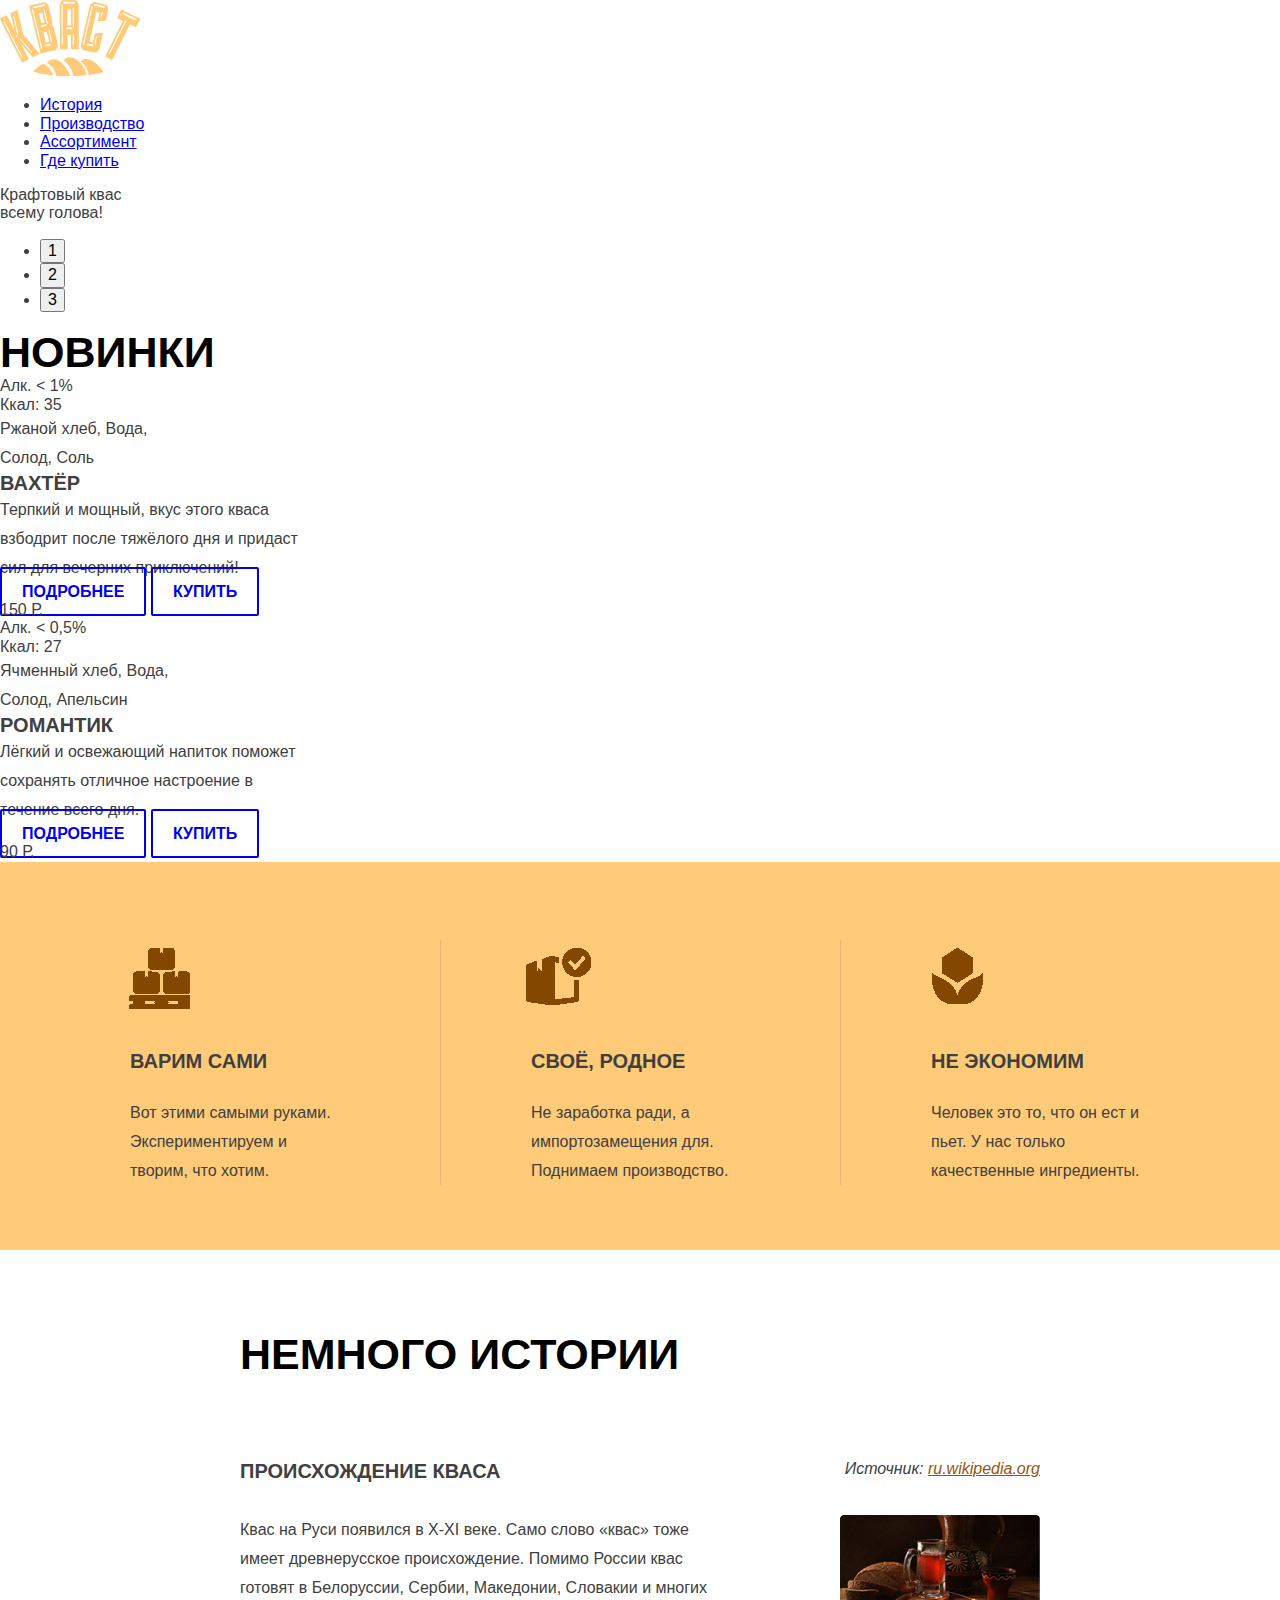
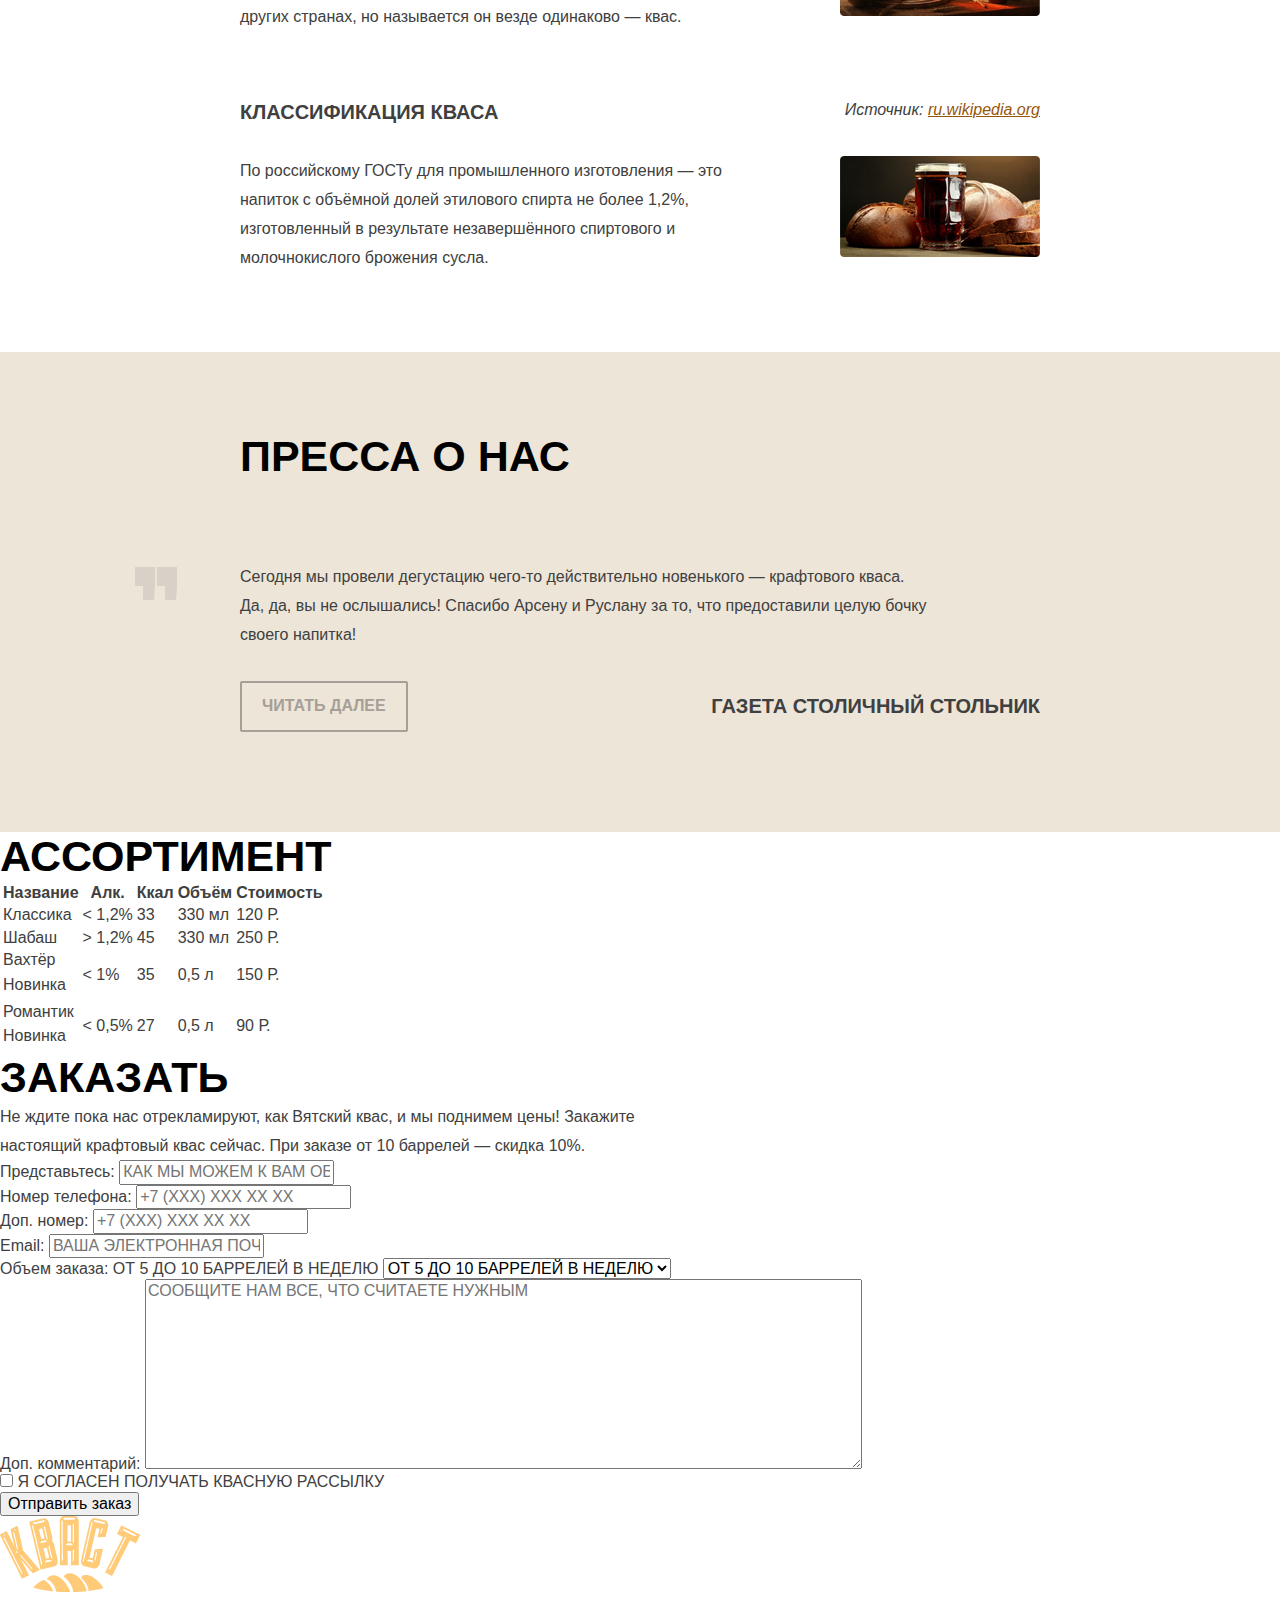
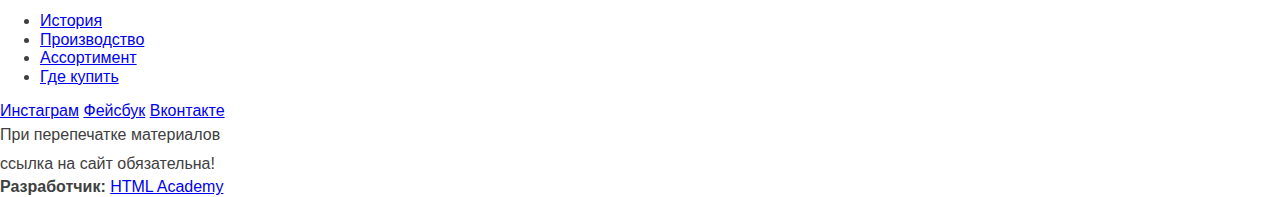
==== index.1.html @ ecf12293 "Change about-us section" ====
<!DOCTYPE HTML>
<html>
  <head>
    <meta charset="utf-8">
	<title>Кваст</title>
	<link rel="stylesheet" href="normalize.css">
	<link rel="stylesheet" href="grid.css">
  </head>
  <body>
	<div class="page-header">
		<div class="container">
			<div class="header-top clearfix">
				<div class="header-logo">
					<img src="img/logo.png" width="" height="">
				</div>
				<ul class="main-nav clearfix">
					<li><a href="#">История</a></li>
					<li><a href="#">Производство</a></li>
					<li><a href="#">Ассортимент</a></li>
					<li><a href="#">Где купить</a></li>
				</ul>
			</div>
			<div class="promo">
				Крафтовый квас<br> всему голова!
			</div>
			<ul class="nav">
				<li><button>1</button></li>
				<li><button>2</button></li>
				<li><button>3</button></li>
			</ul>
		</div>
	</div>

	<div class="news">
		<div class="container">
			<h2 class="section-title">Новинки</h2>
			<div class="news-items clearfix">
				<div class="news-item">
					<div class="rel rel1">
						<div class="topright">
							<div class="alc">
								Алк. <span>&lt; 1%</span><br>
								Ккал: 35
							</div>
							<p>Ржаной хлеб, Вода,<br> Солод, Соль</p>
						</div>
					</div>
					<!-- <img src="img/bottle-left.jpg"> -->
					<h3 class="section-title">Вахтёр</h3>
					<p>Терпкий и мощный, вкус этого кваса<br> взбодрит после тяжёлого дня и придаст<br> сил для вечерних приключений!</p>
					<a class="btn btn-detailed" href="#">Подробнее</a>	
					<a class="btn btn-buy" href="#">Купить</a>
					<div class="price">
						150 Р.
					</div>
				</div>

				<div class="news-item">
					<div class="rel rel2">
						<div class="topright">
							<div class="alc">
								Алк. <span>&lt; 0,5%</span><br>
								Ккал: 27
							</div>
							<p>Ячменный хлеб, Вода,<br> Солод, Апельсин</p>
						</div>
					</div>
					<!-- <img src="img/bottle-right.jpg"> -->
					<h3 class="section-title">Романтик</h3>
					<p>Лёгкий и освежающий напиток поможет<br> сохранять отличное настроение в<br> течение всего дня.</p>
					<a class="btn btn-detailed" href="#">Подробнее</a>	
					<a class="btn btn-buy" href="#">Купить</a>
					<div class="price">
						90 Р.
					</div>
				</div>
			</div>
		</div>
	</div>

	<div class="benefits">
		<ul>
			<li class="benefits-item byitself">
					<h3 class="benefits-title">Варим сами</h3>
					<p>Вот этими самыми руками. Экспериментируем и<br> творим, что хотим.</p>
			</li>
			<li class="benefits-item native">
					<h3 class="benefits-title">Своё, родное</h3>
					<p>Не заработка ради, а импортозамещения для.<br> Поднимаем производство.</p>
			</li>
			<li class="benefits-item econom">
					<h3 class="benefits-title">Не экономим</h3>
					<p>Человек это то, что он ест и<br> пьет. У нас только<br> качественные ингредиенты.</p>
			</li>
		</ul>
	</div>

	<div class="history">
		<h2 class="section-title">Немного истории</h2>
		<div class="history-term origin">
			<h3 class="history-title">Происхождение кваса</h3>
			<span class="history-source">Источник: <a href="#">ru.wikipedia.org</a></span>
		</div>
		<div class="history-description origin">
			<p>Квас на Руси появился в X-XI веке. Само слово «квас» тоже
				<br>
				имеет древнерусское	происхождение. Помимо России квас
				<br>
				готовят в Белоруссии,	Сербии, Македонии, Словакии и многих
				<br>
				других странах, но называется он везде одинаково — квас.
			</p>
			<img src="img/wiki-1.png">
		</div>
				
		<div class="history-term classification">
			<h3 class="history-title">Классификация кваса</h3>
			<span class="history-source">Источник: <a href="#">ru.wikipedia.org</a></span>
		</div>
		<div class="history-description classification">
			<p>По российскому ГОСТу для промышленного изготовления — это
				<br>
				напиток с объёмной долей этилового спирта не более 1,2%,
				<br>
				изготовленный в результате незавершённого	спиртового и
				<br>
				молочнокислого брожения сусла.
			</p>
			<img src="img/wiki-2.png">
		</div>
	</div>

	<div class="about-us">
			<h2 class="section-title">Пресса о нас</h2>
			<div class="quote">
					<svg class="left">
						<polygon points="0,19 0,0 20,0 20,19 19,33 8,33 8,19" rx="9" fill="rgba(165, 162, 162, 0.3)"/>
					</svg>
					<svg class="right">
						<polygon points="0,19 0,0 20,0 20,19 19,33 8,33 8,19" fill="rgba(165, 162, 162, 0.3)"/>
					</svg>
					<p>Сегодня мы провели дегустацию чего-то действительно новенького — крафтового кваса.<br> Да, да, вы не ослышались! Спасибо Арсену и Руслану за то, что предоставили целую бочку<br> своего напитка!</p>
			</div>
			<div class="readmore">
					<a class="btn btn-read" href="#">Читать далее</a>
					<span>Газета столичный Стольник</span>
			</div>
	</div>
	
	<div class="choice">
		<div class="container">
			<h2 class="section-title">Ассортимент</h2>
			<table class="price-list">
				<tr>
					<th class="price-name">Название</th>
					<th class="price-alc">Алк.</th>
					<th class="price-energy">Ккал</th>
					<th class="price-volume">Объём</th>
					<th class="price-price">Стоимость</th>
				</tr>
				<tr>
					<td class="price-name">Классика</td>
					<td class="price-alc">&lt; 1,2%</td>
					<td class="price-energy">33</td>
					<td class="price-volume">330 мл</td>
					<td class="price-price">120 Р.</td>
				</tr>
				<tr>
					<td class="price-name">Шабаш</td>
					<td class="price-alc">&gt; 1,2%</td>
					<td class="price-energy">45</td>
					<td class="price-volume">330 мл</td>
					<td class="price-price">250 Р.</td>
				</tr>
				<tr>
					<td class="price-name spec">Вахтёр <p class="novelty">Новинка</p></td>
					<td class="price-alc spec">&lt; 1%</td>
					<td class="price-energy spec">35</td>
					<td class="price-volume spec">0,5 л</td>
					<td class="price-price spec">150 Р.</td>
				</tr>
				<tr>
					<td class="price-name spec">Романтик <p class="novelty">Новинка</p></td>
					<td class="price-alc spec">&lt; 0,5%</td>
					<td class="price-energy spec">27</td>
					<td class="price-volume spec">0,5 л</td>
					<td class="price-price spec">90 Р.</td>
				</tr>
			</table>
		</div>
	</div>

	<div class="order">
		<div class="container">
			<h2 class="section-title">Заказать</h2>

			<p class="order-tip">Не ждите пока нас отрекламируют, как Вятский квас, и мы поднимем цены! Закажите<br>
				настоящий крафтовый квас сейчас. При заказе от 10 баррелей — скидка 10%.</p>

			<form class="order-form" action="/keksby-mail" method="post">

				<div class="order-form-group">
					<label for="fullname">Представьтесь:</label>
					<input type="text" name="fullname" id="fullname" placeholder="КАК МЫ МОЖЕМ К ВАМ ОБРАЩАТЬСЯ?">
				</div>
				
				<div class="clearfix">
					<div class="order-form-group order-form-group-left">
						<label for="phone">Номер телефона:</label>
						<input type="text" name="phone" id="phone" placeholder="+7 (XXX) XXX XX XX">
					</div>

					<div class="order-form-group order-form-group-right">
						<label for="phone-odd">Доп. номер:</label>
						<input type="text" name="phone-odd" id="phone-odd" placeholder="+7 (XXX) XXX XX XX">
					</div>
				</div>

				<div class="order-form-group order-form-group-email">
					<label for="email">Email:</label>
					<input type="text" name="email" id="email" placeholder="ВАША ЭЛЕКТРОННАЯ ПОЧТА">
				</div>

				<!-- true select

				<div class="order-form-group custom-select">
					<label for="order-volume">Объем заказа:</label>
					<select name="topic" id="order-volume">
						<option value="1">ОТ 5 ДО 10 БАРРЕЛЕЙ В НЕДЕЛЮ</option>
					</select>
				</div> -->
				
				<!-- custom select -->
				<div class="order-form-group">
					<label>
						<span class="select-label">Объем заказа:</span>
						<span class="select-custom">ОТ 5 ДО 10 БАРРЕЛЕЙ В НЕДЕЛЮ</span>
						<select name="topic" id="order-volume">
							<option value="1">ОТ 5 ДО 10 БАРРЕЛЕЙ В НЕДЕЛЮ</option>
						</select>
					</label>
				</div>

				<div class="order-form-group order-form-group-message">
					<label for="message">Доп. комментарий:</label>
					<textarea name="message" id="message" rows="10" cols="75" placeholder="СООБЩИТЕ НАМ ВСЕ, ЧТО СЧИТАЕТЕ НУЖНЫМ"></textarea>
				</div>

				<div class="checkbox-area">
					<label>
						<input class="checkbox" type="checkbox" name="subscription">
						<span class="checkbox-custom"></span>
						<span class="checkbox-label">Я СОГЛАСЕН ПОЛУЧАТЬ КВАСНУЮ РАССЫЛКУ</span>
					</label>
				</div>
				
				<input class="btn" type="submit" class="btn" value="Отправить заказ">

			</form>
		</div>
	</div>

		<div class="page-footer">
			<div class="container">
				<div class="footer-top clearfix">
					<div class="footer-logo">
						<img src="img/logo.png" width="" height="">
					</div>

					<ul class="main-nav clearfix">
						<li><a href="#">История</a></li>
						<li><a href="#">Производство</a></li>
						<li><a href="#">Ассортимент</a></li>
						<li><a href="#">Где купить</a></li>
					</ul>
				</div>
				
				<div class="footer-bottom clearfix">
					<div class="footer-social">
						<a class="social-btn social-btn-in" href="https://instagram.com/htmlacademy">Инстаграм</a>
						<a class="social-btn social-btn-fb" href="https://facebook.com/htmlacademy">Фейсбук</a>
						<a class="social-btn social-btn-vk" href="https://vk.com/htmlacademy">Вконтакте</a>
					</div>

					<p class="reference-needed">При перепечатке материалов<br> ссылка на сайт обязательна!</p>

					<div class="footer-copyright">
						<b>Разработчик:</b> <a href="https://htmlacademy.ru">HTML Academy</a>
					</div>
				</div>
			</div>
		</div>
	</body>
</html>
---- grid.css ----
body {
  margin: 0;
  font-size: 16px;
  font-family: "Arial", sans-serif;
  color: rgb(64, 64, 64);
  background-color: rgb(255, 255, 255);
}

h2.section-title {
  margin: 0;
  font-weight: bold;
  font-size: 43px;
  text-transform: uppercase;
  color: rgb(0, 0, 0);
}

h3 {
  margin: 0;
  font-size: 20px;
  text-transform: uppercase;
}

p {
  margin: 0;
  line-height: 29px;
}

a.btn {
  margin: 0;
  padding: 14px 20px;
  font-weight: bold;
  vertical-align: middle;
  text-align: center;
  text-transform: uppercase;
  text-decoration: none;
  border: 2px solid;
  border-radius: 2px;
}


/* .benefits */
.benefits {
  margin: 0;
  background-color: #ffcb78;
  padding-bottom: 65px;
  padding-top: 78px;
  /* margin-top: 30px; */
}

.benefits ul {
  margin: 0;
  padding: 0;
  display: grid;
  grid-template-columns: 1fr repeat(3, 400px) 1fr;
  list-style: none;
}

.benefits-item {
  position: relative;
  margin: 0;
  padding-top: 90px;
  padding-left: 90px;
  padding-right: 20px;
  border-left: 1px solid rgba(0, 0, 0, 0.1);
}

.benefits-item.byitself {
  margin: 0;
  grid-column: 2;
  border-left: none;
}

.benefits-item.native {
  margin: 0;
  grid-column: 3;
}

.benefits-item.econom {
  margin: 0;
  grid-column: 4;
}

.benefits h3 {
  padding-top: 20px;
  padding-bottom: 25px;
}

.benefits-item::before {
  content: "";
  position: absolute;
  top: 8px;
  left: 85px;
  width: 65px;
  height: 65px;
  background-image: url("img/sprite.png");
  background-repeat: no-repeat;
}

.benefits-item.byitself::before {
  background-position: -1px -5px;
}

.benefits-item.native::before {
  background-position: -5px -76px;
}

.benefits-item.econom::before {
  background-position: 1px -143px;
}

/* history */
.history {
  display: grid;
  grid-template-columns: 1fr 800px 1fr;
  grid-template-rows: 130px repeat(2, 55px 186px);
  margin: 0;
  padding-top: 80px;
  padding-bottom: 10px;
}

.history h2 {
  grid-column: 2;
  grid-row: 1;
}

.history a {
  margin: 0;
  color: rgb(151, 85, 9);
}

.history span {
  margin: 0;
  font-style: italic;
}

.history-term.origin {
  grid-column: 2;
  grid-row: 2;
  margin: 0;
}

.history-description.origin {
  grid-column: 2;
  grid-row: 3;
  margin: 0;
}

.history-term.classification {
  grid-column: 2;
  grid-row: 4;
  margin: 0;
}

.history-description.classification {
  grid-column: 2;
  grid-row: 5;
  margin: 0;
}

.history-term {
  display: flex;
  justify-content: space-between;
  align-items: flex-start;
  margin: 0;
}

.history-description {
  display: flex;
  justify-content: space-between;
  align-items: flex-start;
  margin: 0;
}

/* about-us */
.about-us {
  display: grid;
  grid-template-columns: 1fr 800px 1fr;
  grid-template-rows: 130px 120px 50px;
  margin: 0;
  padding-top: 80px;
  padding-bottom: 100px;
  background-color: rgb(237, 229, 216);
}

.about-us h2 {
  grid-column: 2;
  grid-row: 1;
}

.about-us .quote {
  position: relative;
  grid-column: 2;
  grid-row: 2;
  margin: 0;
}

.about-us svg.left {
  position: absolute;
  top: 5px;
  left: -105px;
}

.about-us svg.right {
  position: absolute;
  top: 5px;
  left: -83px;
}

.about-us .readmore {
  display: flex;
  justify-content: space-between;
  align-items: center;
  grid-column: 2;
  grid-row: 3;
  margin: 0;
}

.about-us .btn {
  color: #a69f97;
  border-color:  #a69f97;
}

.about-us span {
  text-transform: uppercase;
  font-weight: bold;
  font-size: 20px;
}
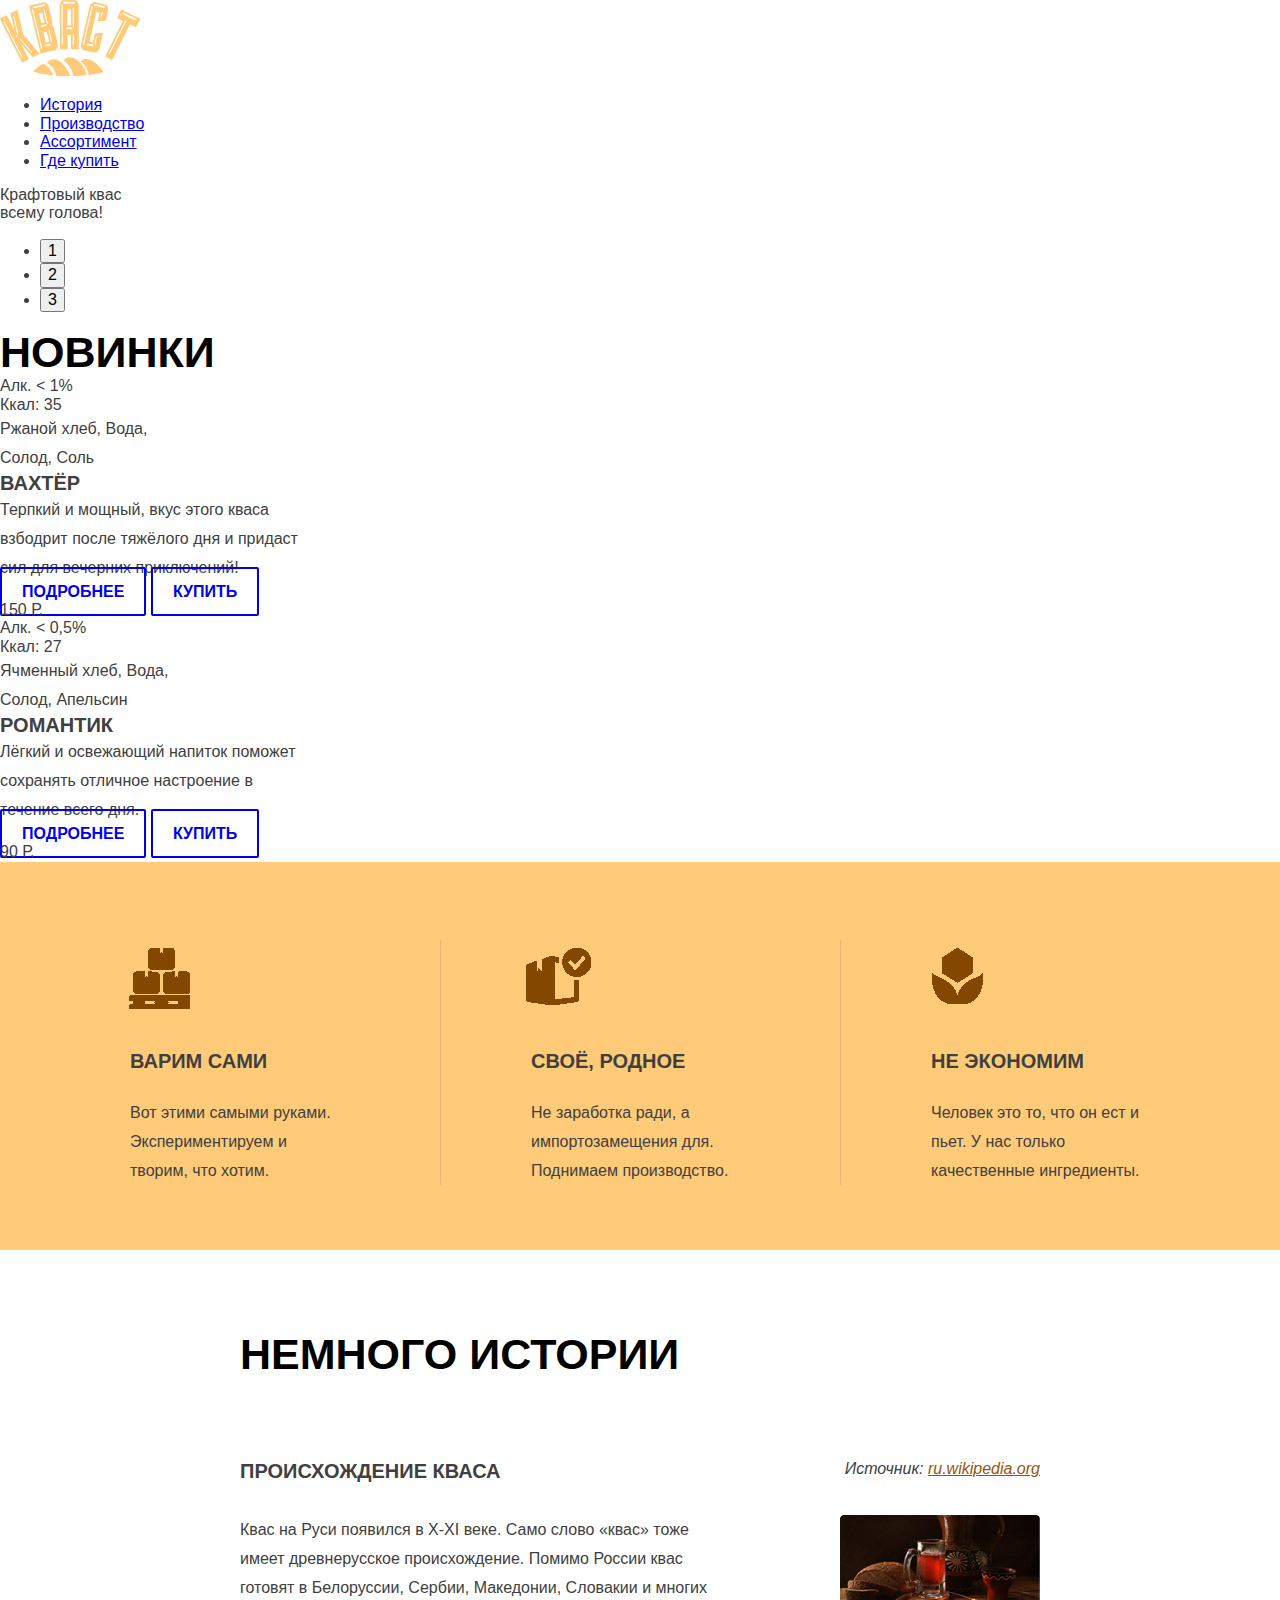
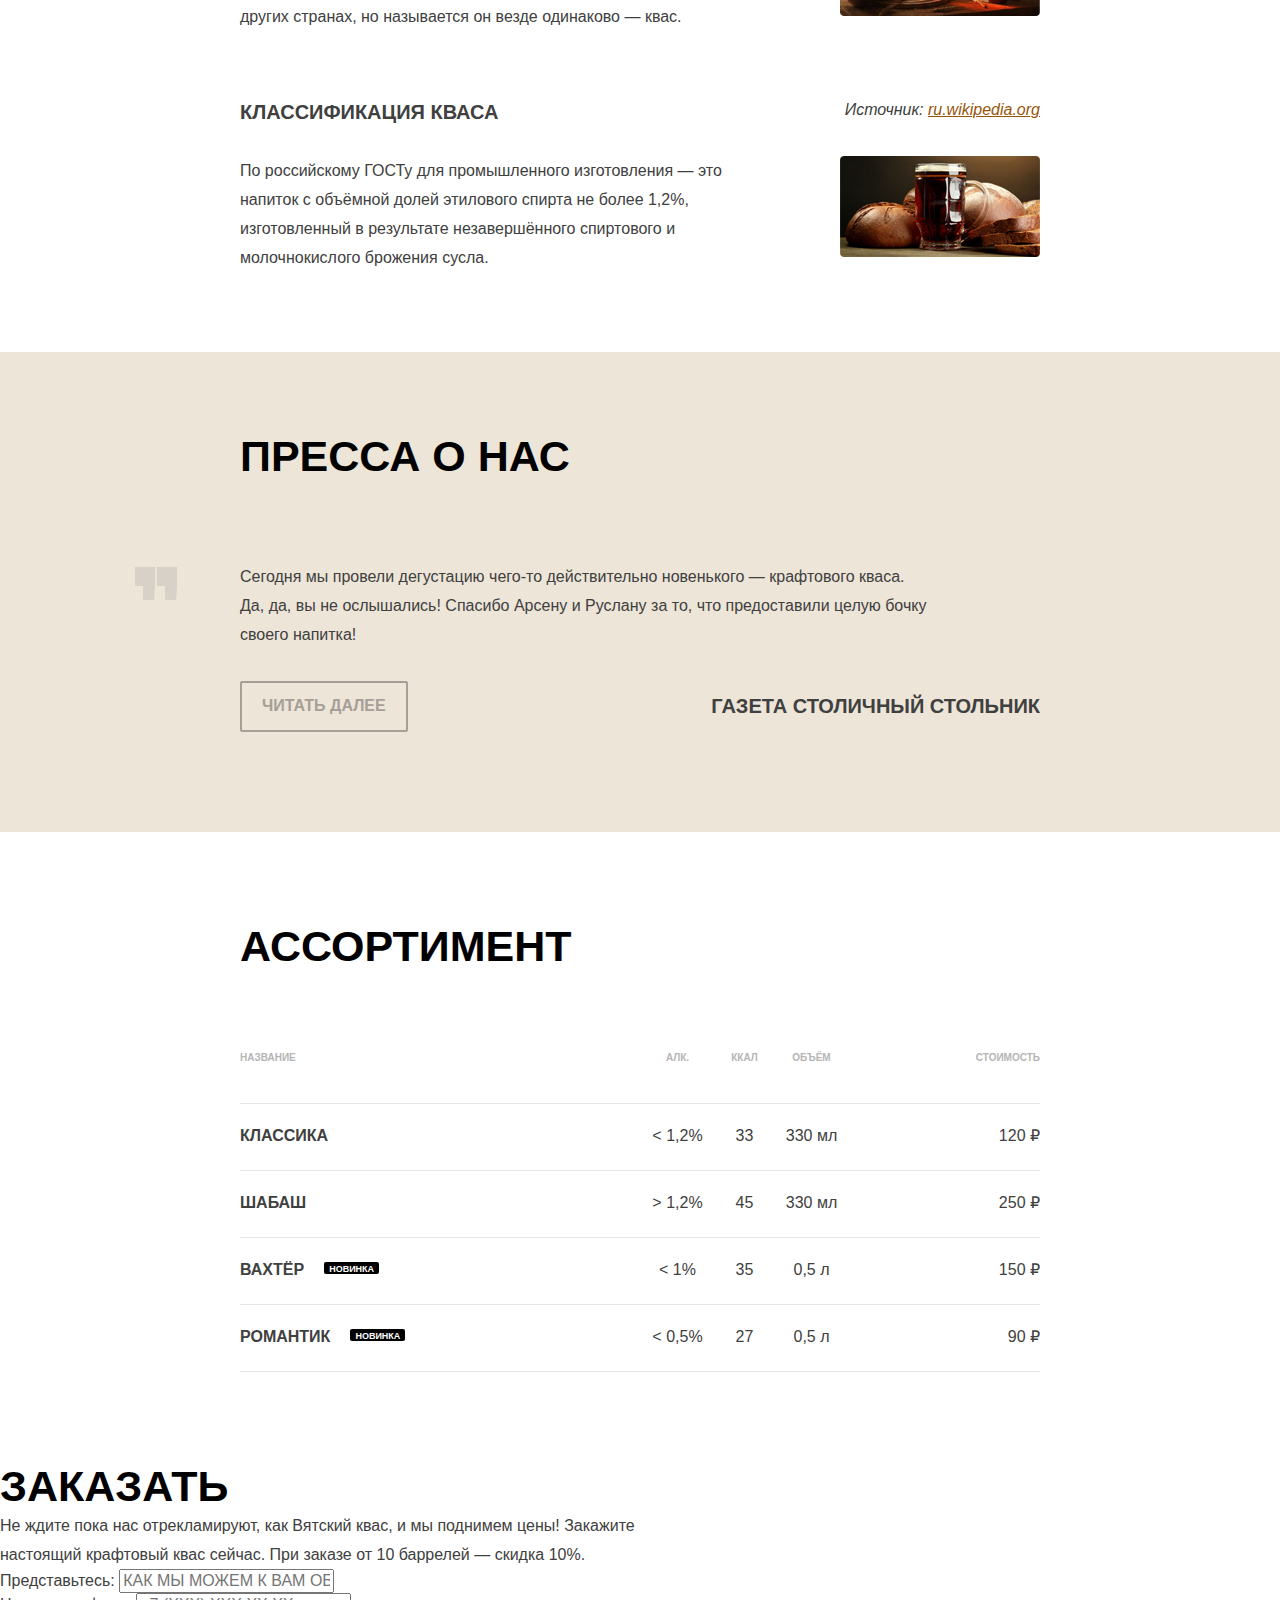
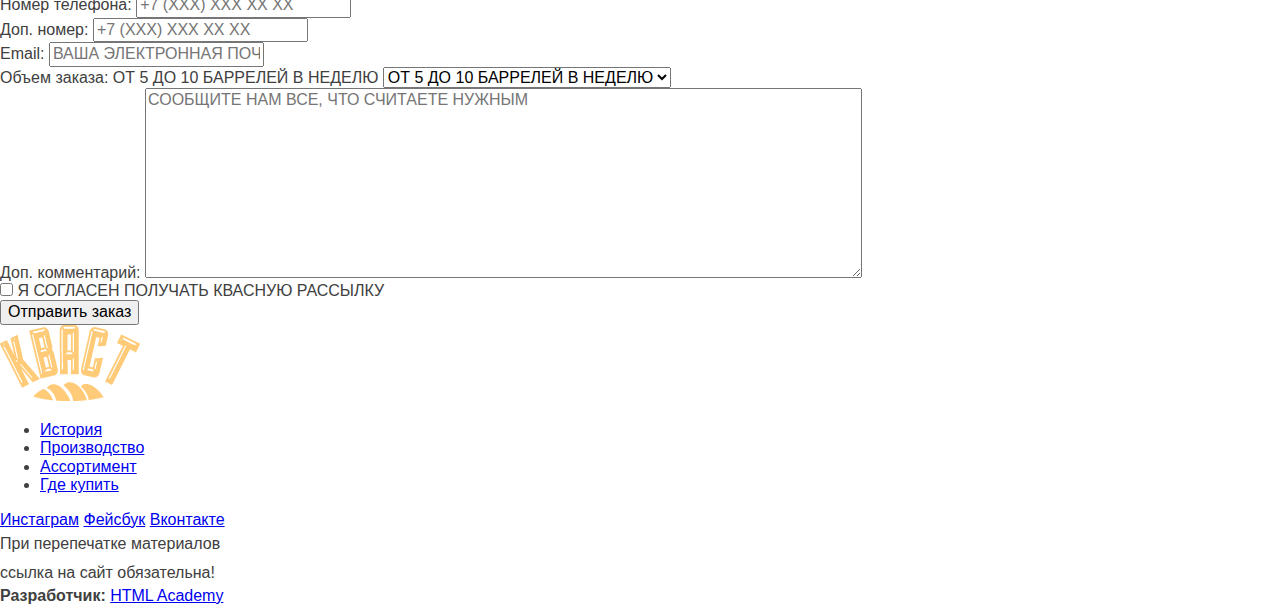
==== commit aaf58bfd: "Change choice section" ====
--- a/index.1.html
+++ b/index.1.html
@@ -148,46 +148,75 @@
 	</div>
 	
 	<div class="choice">
-		<div class="container">
-			<h2 class="section-title">Ассортимент</h2>
-			<table class="price-list">
-				<tr>
-					<th class="price-name">Название</th>
-					<th class="price-alc">Алк.</th>
-					<th class="price-energy">Ккал</th>
-					<th class="price-volume">Объём</th>
-					<th class="price-price">Стоимость</th>
-				</tr>
-				<tr>
-					<td class="price-name">Классика</td>
-					<td class="price-alc">&lt; 1,2%</td>
-					<td class="price-energy">33</td>
-					<td class="price-volume">330 мл</td>
-					<td class="price-price">120 Р.</td>
-				</tr>
-				<tr>
-					<td class="price-name">Шабаш</td>
-					<td class="price-alc">&gt; 1,2%</td>
-					<td class="price-energy">45</td>
-					<td class="price-volume">330 мл</td>
-					<td class="price-price">250 Р.</td>
-				</tr>
-				<tr>
-					<td class="price-name spec">Вахтёр <p class="novelty">Новинка</p></td>
-					<td class="price-alc spec">&lt; 1%</td>
-					<td class="price-energy spec">35</td>
-					<td class="price-volume spec">0,5 л</td>
-					<td class="price-price spec">150 Р.</td>
-				</tr>
-				<tr>
-					<td class="price-name spec">Романтик <p class="novelty">Новинка</p></td>
-					<td class="price-alc spec">&lt; 0,5%</td>
-					<td class="price-energy spec">27</td>
-					<td class="price-volume spec">0,5 л</td>
-					<td class="price-price spec">90 Р.</td>
-				</tr>
-			</table>
-		</div>
+		<h2 class="section-title">Ассортимент</h2>
+		<div class="price-list">
+			<div class="price-name head">Название</div>
+			<div class="price-alc head">Алк.</div>
+			<div class="price-energy head">Ккал</div>
+			<div class="price-volume head">Объём</div>
+			<div class="price-price head">Стоимость</div>
+
+			<div class="price-name title">Классика</div>
+			<div class="price-alc center">&lt; 1,2%</div>
+			<div class="price-energy center">33</div>
+			<div class="price-volume center">330 мл</div>
+			<div class="price-price center">120 ₽</div>
+
+			<div class="price-name title">Шабаш</div>
+			<div class="price-alc center">&gt; 1,2%</div>
+			<div class="price-energy center">45</div>
+			<div class="price-volume center">330 мл</div>
+			<div class="price-price center">250 ₽</div>
+
+			<div class="price-name title">Вахтёр<span class="novelty">Новинка</span></div>
+			<div class="price-alc center">&lt; 1%</div>
+			<div class="price-energy center">35</div>
+			<div class="price-volume center">0,5 л</div>
+			<div class="price-price center">150 ₽</div>
+
+			<div class="price-name title">Романтик <span class="novelty">Новинка</span></div>
+			<div class="price-alc center">&lt; 0,5%</div>
+			<div class="price-energy center">27</div>
+			<div class="price-volume center">0,5 л</div>
+			<div class="price-price center">90 ₽</div>
+		</div>
+		<!-- <table class="price-list">
+			<tr>
+				<th class="price-name">Название</th>
+				<th class="price-alc">Алк.</th>
+				<th class="price-energy">Ккал</th>
+				<th class="price-volume">Объём</th>
+				<th class="price-price">Стоимость</th>
+			</tr>
+			<tr>
+				<td class="price-name">Классика</td>
+				<td class="price-alc">&lt; 1,2%</td>
+				<td class="price-energy">33</td>
+				<td class="price-volume">330 мл</td>
+				<td class="price-price">120 Р.</td>
+			</tr>
+			<tr>
+				<td class="price-name">Шабаш</td>
+				<td class="price-alc">&gt; 1,2%</td>
+				<td class="price-energy">45</td>
+				<td class="price-volume">330 мл</td>
+				<td class="price-price">250 Р.</td>
+			</tr>
+			<tr>
+				<td class="price-name spec">Вахтёр <p class="novelty">Новинка</p></td>
+				<td class="price-alc spec">&lt; 1%</td>
+				<td class="price-energy spec">35</td>
+				<td class="price-volume spec">0,5 л</td>
+				<td class="price-price spec">150 Р.</td>
+			</tr>
+			<tr>
+				<td class="price-name spec">Романтик <p class="novelty">Новинка</p></td>
+				<td class="price-alc spec">&lt; 0,5%</td>
+				<td class="price-energy spec">27</td>
+				<td class="price-volume spec">0,5 л</td>
+				<td class="price-price spec">90 Р.</td>
+			</tr>
+		</table> -->
 	</div>
 
 	<div class="order">
--- a/grid.css
+++ b/grid.css
@@ -225,3 +225,73 @@
   font-weight: bold;
   font-size: 20px;
 }
+
+/* choice */
+.choice {
+  display: grid;
+  grid-template-columns: 1fr 800px 1fr;
+  grid-template-rows: 130px 1fr;
+  margin: 0;
+  padding-top: 90px;
+  padding-bottom: 90px;
+}
+
+.choice h2 {
+  grid-column: 2;
+  grid-row: 1;
+  margin: 0;
+}
+
+.choice .price-list {
+  grid-column: 2;
+  grid-row: 2;
+  margin: 0;
+  display: grid;
+  grid-template-columns: 404px repeat(3, 67px) 195px;
+  grid-template-rows: 52px repeat(4, 67px);
+}
+
+.choice .price-list div {
+  display: flex;
+  border-bottom: 1px solid #e5e5e5;
+}
+
+.choice .price-list .head {
+  text-transform: uppercase;
+  font-size: 10px;
+  color: #b5b5b5;
+  font-weight: bold;
+}
+
+.choice .price-list .title {
+  align-items: center;
+  text-transform: uppercase;
+  font-weight: bold;
+}
+
+.choice .price-list span.novelty {
+  font-size: 9px;
+  color: #ffffff;
+  background: #000000;
+  margin-left: 20px;
+  padding: 0 5px;
+  height: 12px;
+  vertical-align: middle;
+  line-height: 14px;
+  border-radius: 2px;
+  margin-bottom: 5px;
+}
+
+.choice .price-list .price-alc,
+.choice .price-list .price-energy,
+.choice .price-list .price-volume {
+  justify-content: center;
+}
+
+.choice .price-list .price-price {
+  justify-content: flex-end;
+}
+
+.choice .price-list .center {
+  align-items: center;
+}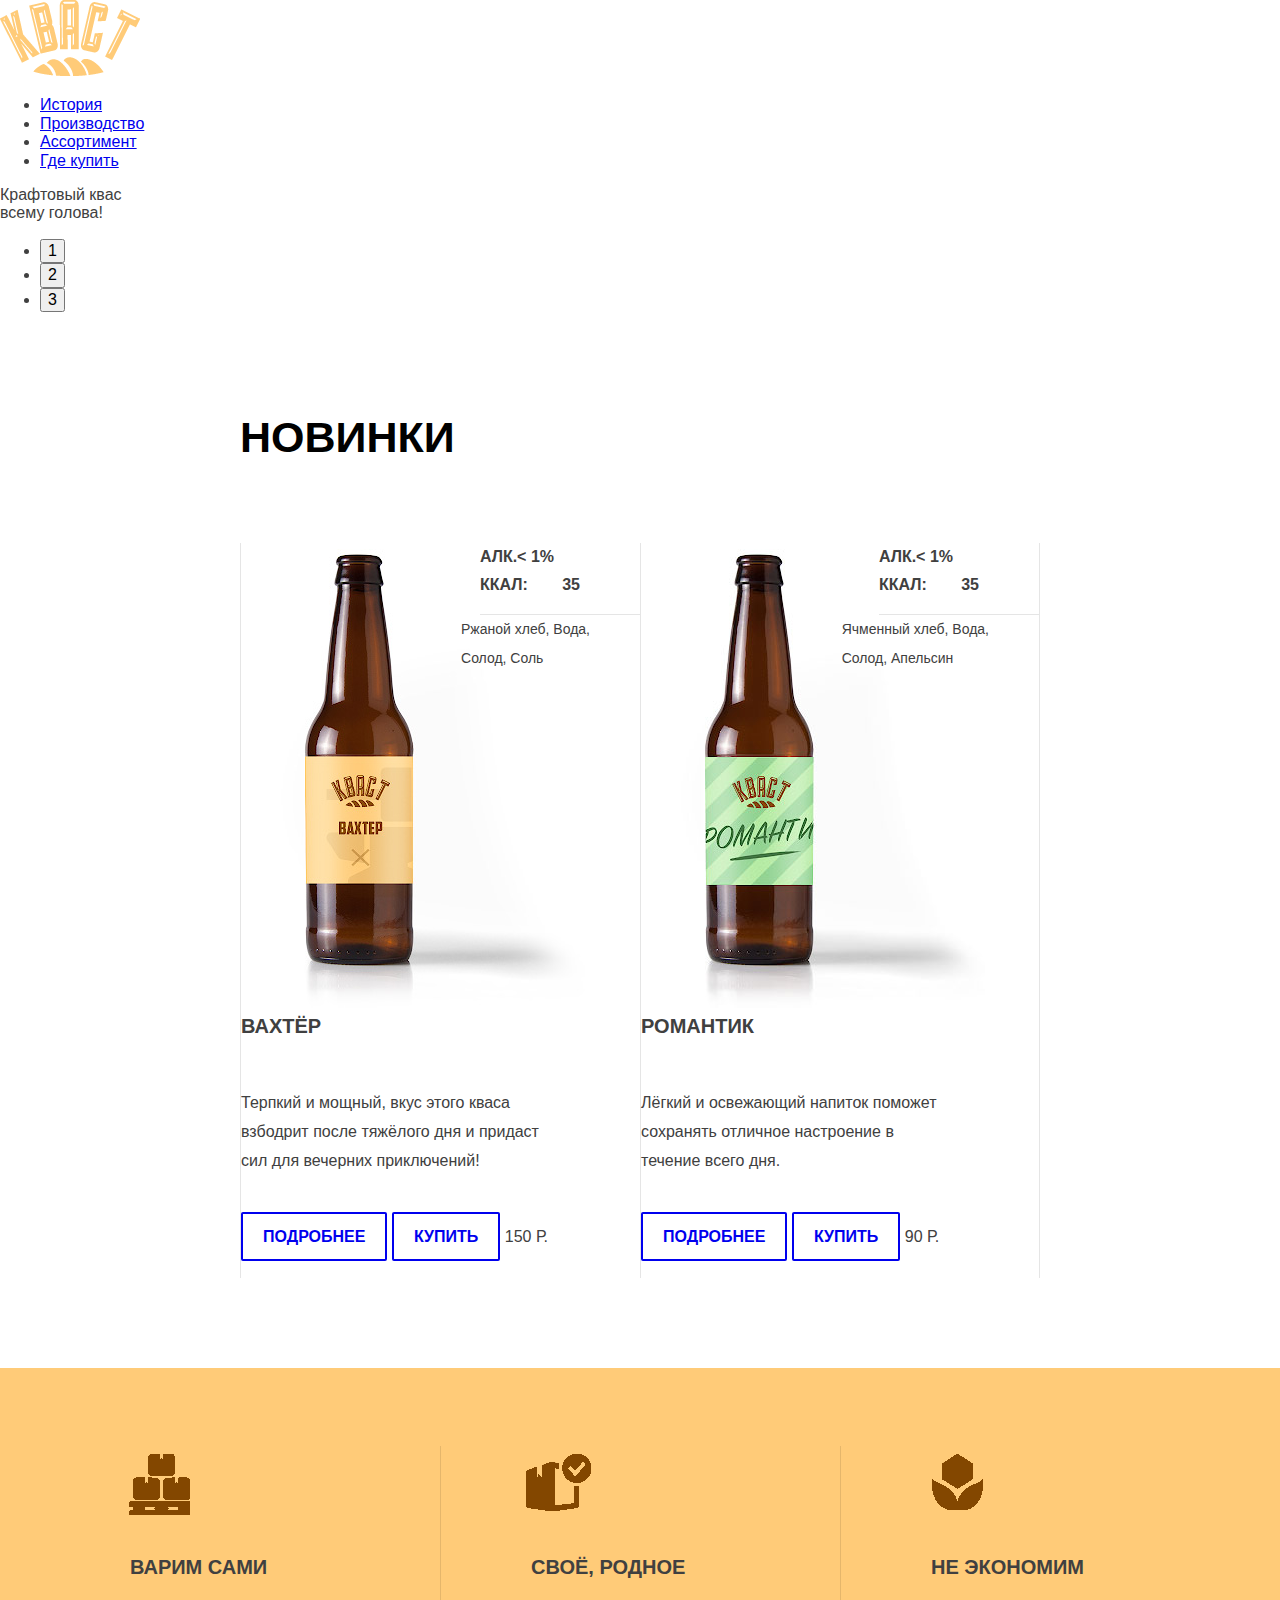
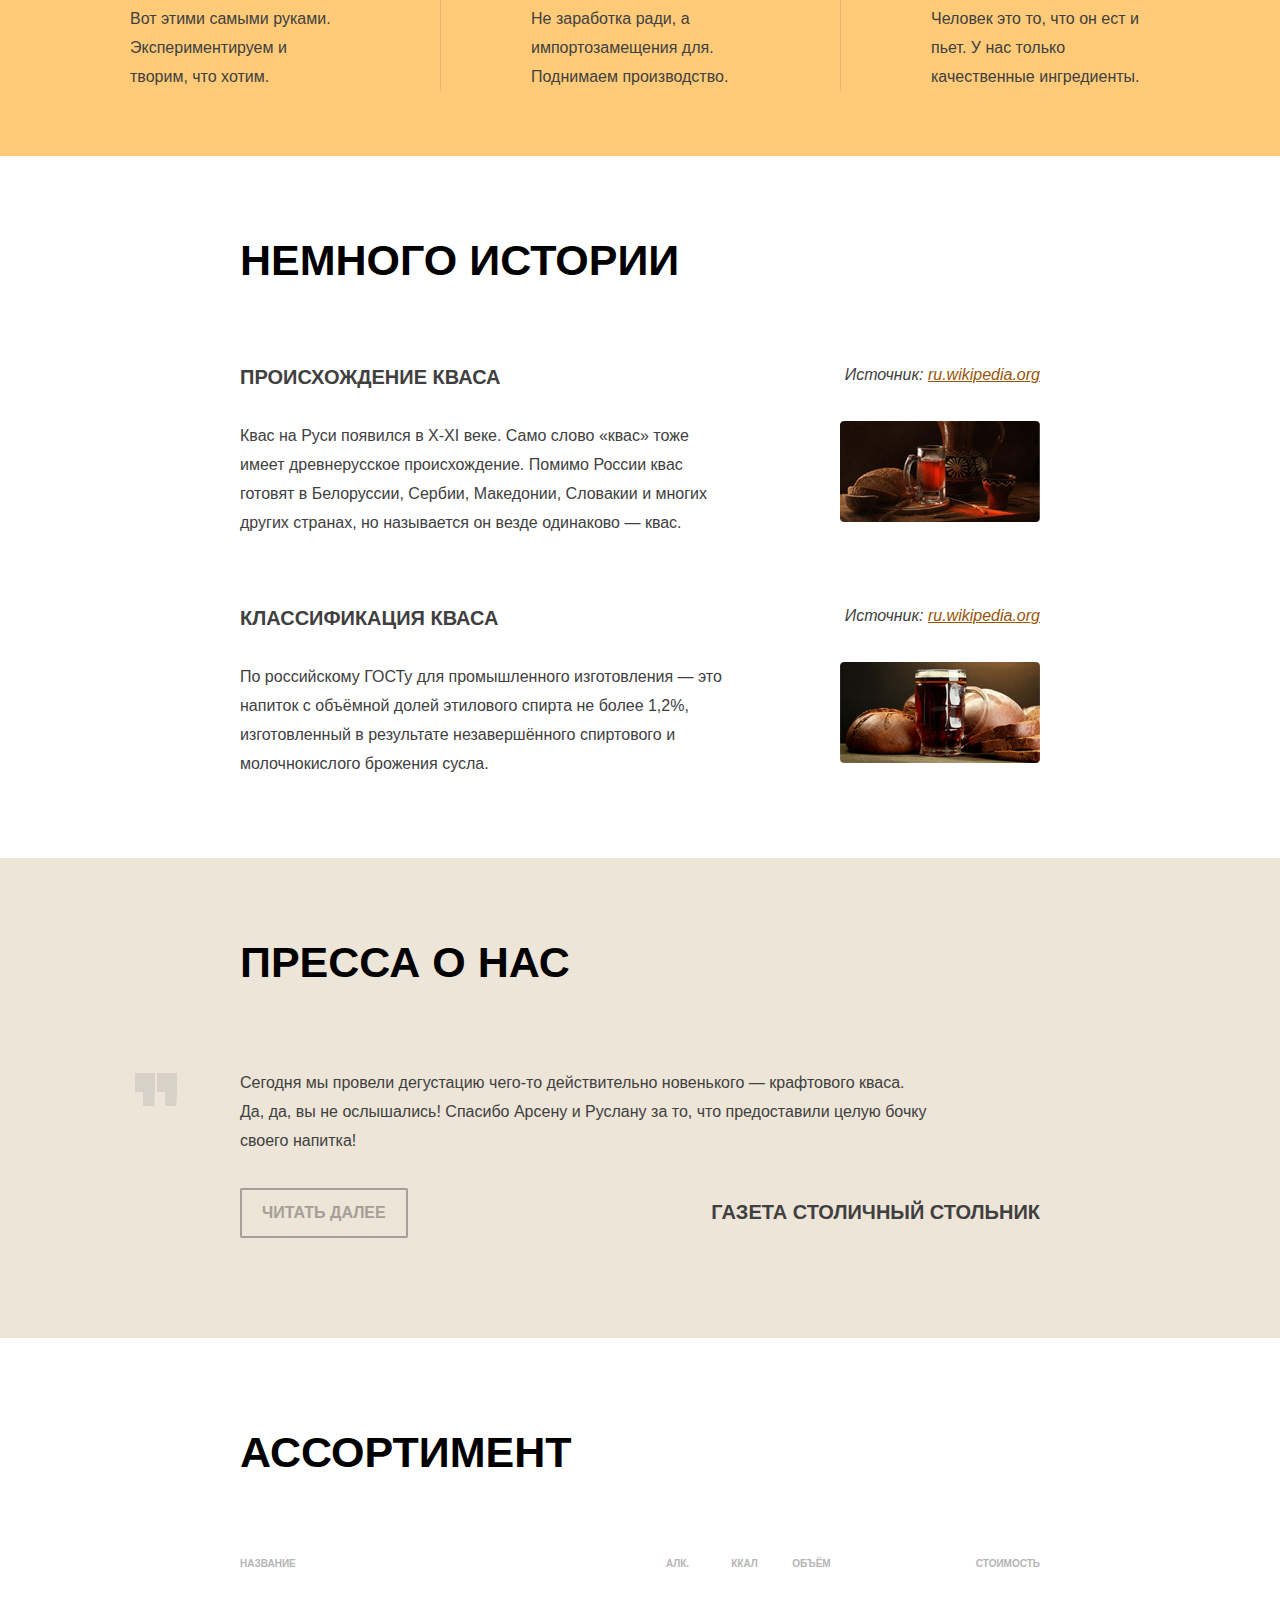
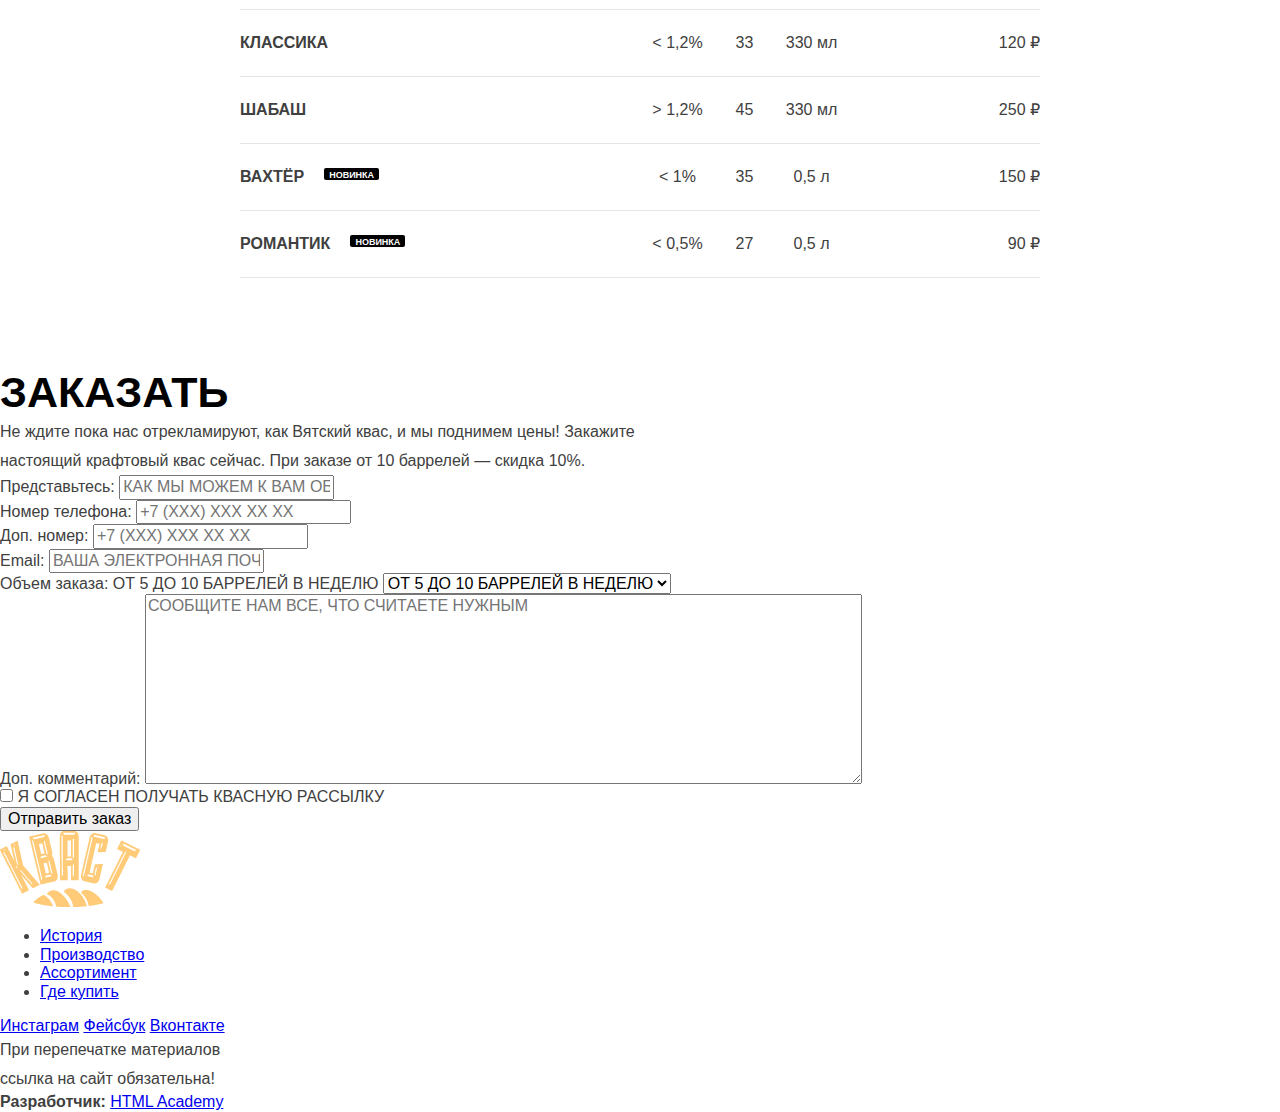
==== commit 45d46b86: "Change news section" ====
--- a/index.1.html
+++ b/index.1.html
@@ -32,49 +32,32 @@
 	</div>
 
 	<div class="news">
-		<div class="container">
-			<h2 class="section-title">Новинки</h2>
-			<div class="news-items clearfix">
-				<div class="news-item">
-					<div class="rel rel1">
-						<div class="topright">
-							<div class="alc">
-								Алк. <span>&lt; 1%</span><br>
-								Ккал: 35
-							</div>
-							<p>Ржаной хлеб, Вода,<br> Солод, Соль</p>
-						</div>
-					</div>
-					<!-- <img src="img/bottle-left.jpg"> -->
-					<h3 class="section-title">Вахтёр</h3>
-					<p>Терпкий и мощный, вкус этого кваса<br> взбодрит после тяжёлого дня и придаст<br> сил для вечерних приключений!</p>
-					<a class="btn btn-detailed" href="#">Подробнее</a>	
-					<a class="btn btn-buy" href="#">Купить</a>
-					<div class="price">
-						150 Р.
-					</div>
-				</div>
-
-				<div class="news-item">
-					<div class="rel rel2">
-						<div class="topright">
-							<div class="alc">
-								Алк. <span>&lt; 0,5%</span><br>
-								Ккал: 27
-							</div>
-							<p>Ячменный хлеб, Вода,<br> Солод, Апельсин</p>
-						</div>
-					</div>
-					<!-- <img src="img/bottle-right.jpg"> -->
-					<h3 class="section-title">Романтик</h3>
-					<p>Лёгкий и освежающий напиток поможет<br> сохранять отличное настроение в<br> течение всего дня.</p>
-					<a class="btn btn-detailed" href="#">Подробнее</a>	
-					<a class="btn btn-buy" href="#">Купить</a>
-					<div class="price">
-						90 Р.
-					</div>
-				</div>
-			</div>
+		<h2 class="section-title">Новинки</h2>
+
+		<div class="alc alc-left border-left">
+			<p class="percent">Алк.<span>&lt; 1%</span><br>Ккал: 35</p>
+			<p class="ingredients">Ржаной хлеб, Вода,<br>Солод, Соль</p>
+		</div>
+		<div class="alc alc-right border-left-right">
+			<p class="percent">Алк.<span>&lt; 1%</span><br>Ккал: 35</p>
+			<p class="ingredients">Ячменный хлеб, Вода,<br>Солод, Апельсин</p>
+		</div>
+
+		<h3 class="section-title left border-left">Вахтёр</h3>
+		<h3 class="section-title right border-left-right">Романтик</h3>
+
+		<p class="left border-left">Терпкий и мощный, вкус этого кваса<br>взбодрит после тяжёлого дня и придаст<br>сил для вечерних приключений!</p>
+		<p class="right border-left-right">Лёгкий и освежающий напиток поможет<br>сохранять отличное настроение в<br>течение всего дня.</p>
+
+		<div class="buttons-left border-left">
+			<a class="btn btn-detailed" href="#">Подробнее</a>	
+			<a class="btn btn-buy" href="#">Купить</a>
+			<span class="price">150 Р.</span>
+		</div>
+		<div class="buttons-right border-left-right">
+			<a class="btn btn-detailed" href="#">Подробнее</a>	
+			<a class="btn btn-buy" href="#">Купить</a>
+			<span class="price">90 Р.</span>
 		</div>
 	</div>
 
@@ -180,43 +163,6 @@
 			<div class="price-volume center">0,5 л</div>
 			<div class="price-price center">90 ₽</div>
 		</div>
-		<!-- <table class="price-list">
-			<tr>
-				<th class="price-name">Название</th>
-				<th class="price-alc">Алк.</th>
-				<th class="price-energy">Ккал</th>
-				<th class="price-volume">Объём</th>
-				<th class="price-price">Стоимость</th>
-			</tr>
-			<tr>
-				<td class="price-name">Классика</td>
-				<td class="price-alc">&lt; 1,2%</td>
-				<td class="price-energy">33</td>
-				<td class="price-volume">330 мл</td>
-				<td class="price-price">120 Р.</td>
-			</tr>
-			<tr>
-				<td class="price-name">Шабаш</td>
-				<td class="price-alc">&gt; 1,2%</td>
-				<td class="price-energy">45</td>
-				<td class="price-volume">330 мл</td>
-				<td class="price-price">250 Р.</td>
-			</tr>
-			<tr>
-				<td class="price-name spec">Вахтёр <p class="novelty">Новинка</p></td>
-				<td class="price-alc spec">&lt; 1%</td>
-				<td class="price-energy spec">35</td>
-				<td class="price-volume spec">0,5 л</td>
-				<td class="price-price spec">150 Р.</td>
-			</tr>
-			<tr>
-				<td class="price-name spec">Романтик <p class="novelty">Новинка</p></td>
-				<td class="price-alc spec">&lt; 0,5%</td>
-				<td class="price-energy spec">27</td>
-				<td class="price-volume spec">0,5 л</td>
-				<td class="price-price spec">90 Р.</td>
-			</tr>
-		</table> -->
 	</div>
 
 	<div class="order">
--- a/grid.css
+++ b/grid.css
@@ -37,6 +37,97 @@
   border-radius: 2px;
 }
 
+/* news */
+.news {
+  display: grid;
+  grid-template-columns: 1fr 400px 400px 1fr;
+  grid-template-rows: 130px 472px 73px 140px 50px;
+  padding-top: 85px;
+  padding-bottom: 90px;
+}
+
+.news h2 {
+  grid-column: 2 / span 2;
+  grid-row: 1;
+}
+
+.news .alc-left {
+  grid-column: 2;
+  grid-row: 2;
+  background: url(img/bottle-left.jpg) no-repeat;
+  background-position: 50% 50%;
+}
+
+.news .alc-right {
+  grid-column: 3;
+  grid-row: 2;
+  background: url(img/bottle-right.jpg) no-repeat;
+  background-position: 50% 50%;
+}
+
+.news .alc {
+  display: flex;
+  flex-direction: column;
+  align-items: flex-end;
+}
+
+.news .alc .percent {
+  font-weight: bold;
+  text-transform: uppercase;
+  border-bottom: 1px solid rgba(0, 0, 0, 0.1);
+  padding-right: 60px;
+  padding-bottom: 15px;
+  line-height: 28px;
+  word-spacing: 30px;
+}
+
+span {
+  word-spacing: normal;
+}
+
+.news .alc .ingredients {
+  font-size: 14px;
+  padding-right: 50px;
+}
+
+.news h3.left {
+  grid-column: 2;
+  grid-row: 3;
+}
+
+.news h3.right {
+  grid-column: 3;
+  grid-row: 3;
+}
+
+.news p.left {
+  grid-column: 2;
+  grid-row: 4;
+}
+
+.news p.right {
+  grid-column: 3;
+  grid-row: 4;
+}
+
+.news .buttons-left {
+  grid-column: 2;
+  grid-row: 5;
+}
+
+.news .buttons-right {
+  grid-column: 3;
+  grid-row: 5;
+}
+
+.news .border-left {
+  border-left: 1px solid rgb(0, 0, 0, 0.1);
+}
+
+.news .border-left-right {
+  border-left: 1px solid rgb(0, 0, 0, 0.1);
+  border-right: 1px solid rgb(0, 0, 0, 0.1);
+}
 
 /* .benefits */
 .benefits {
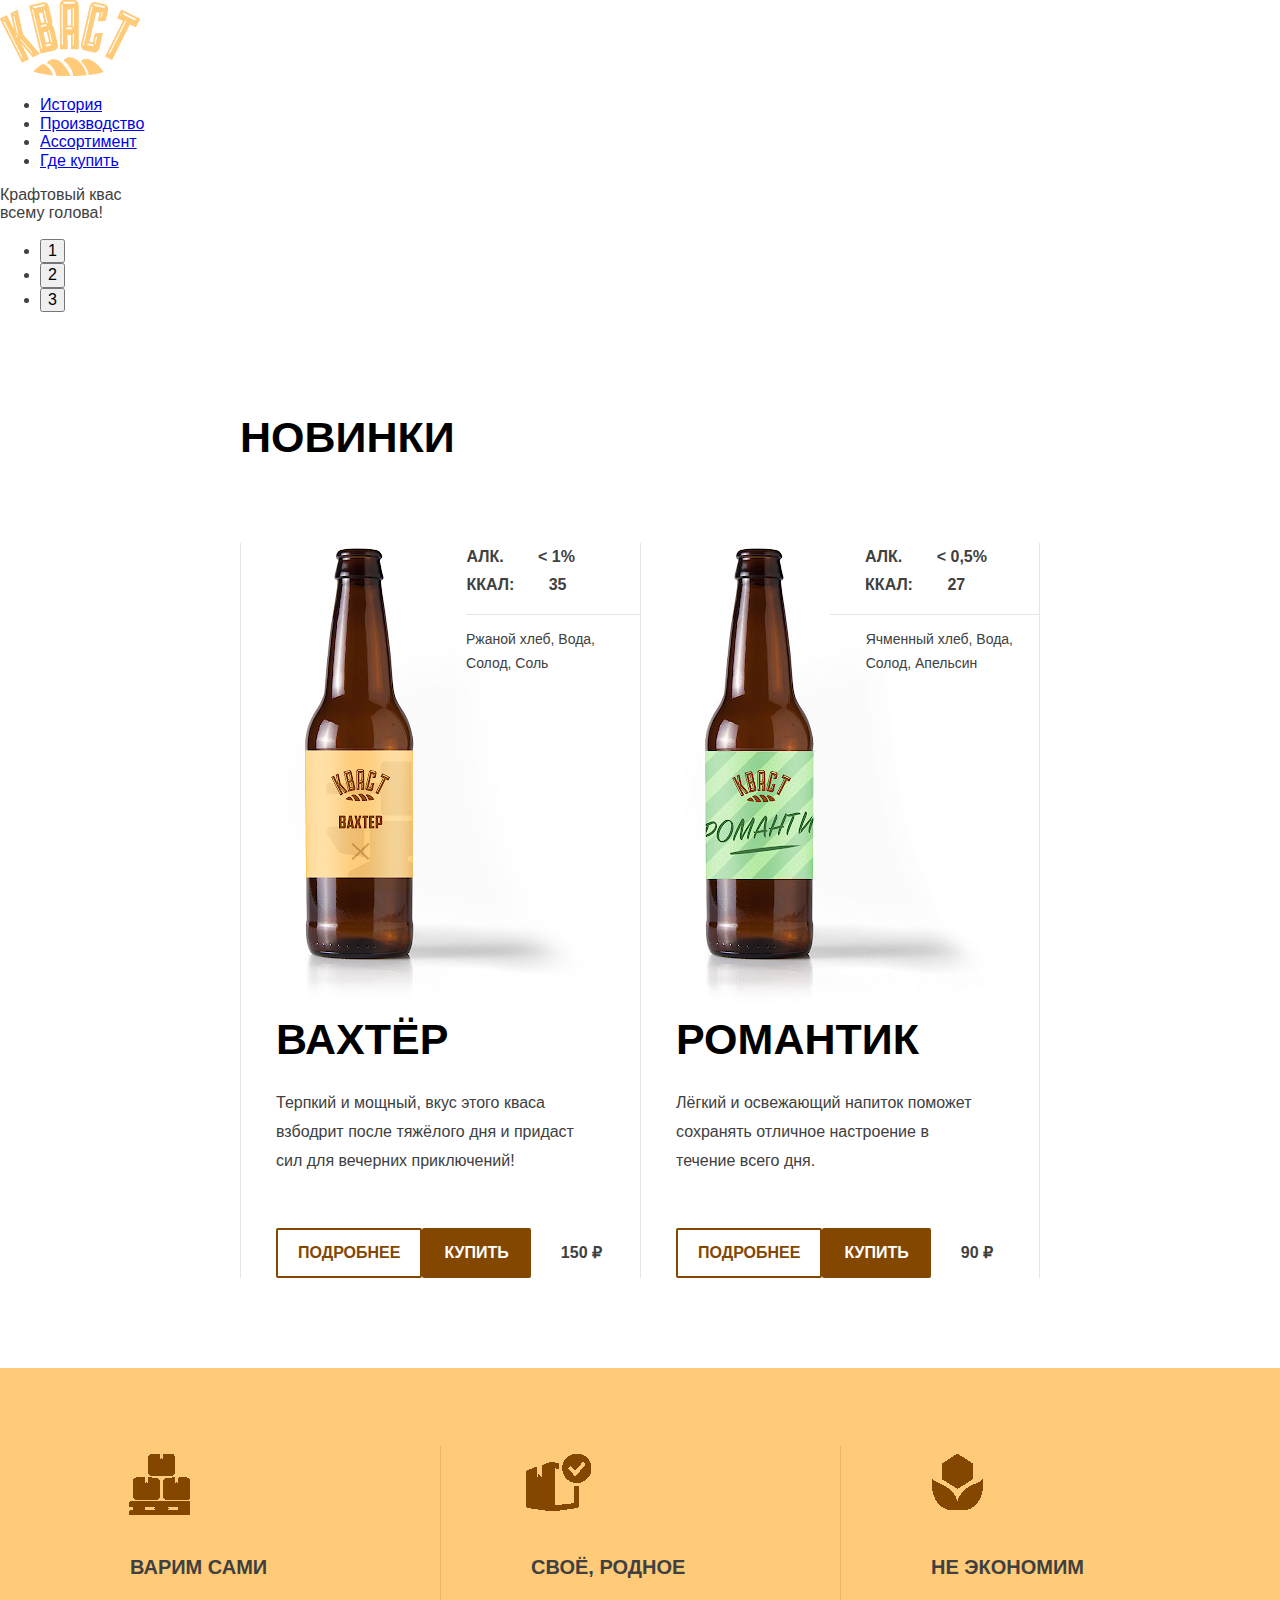
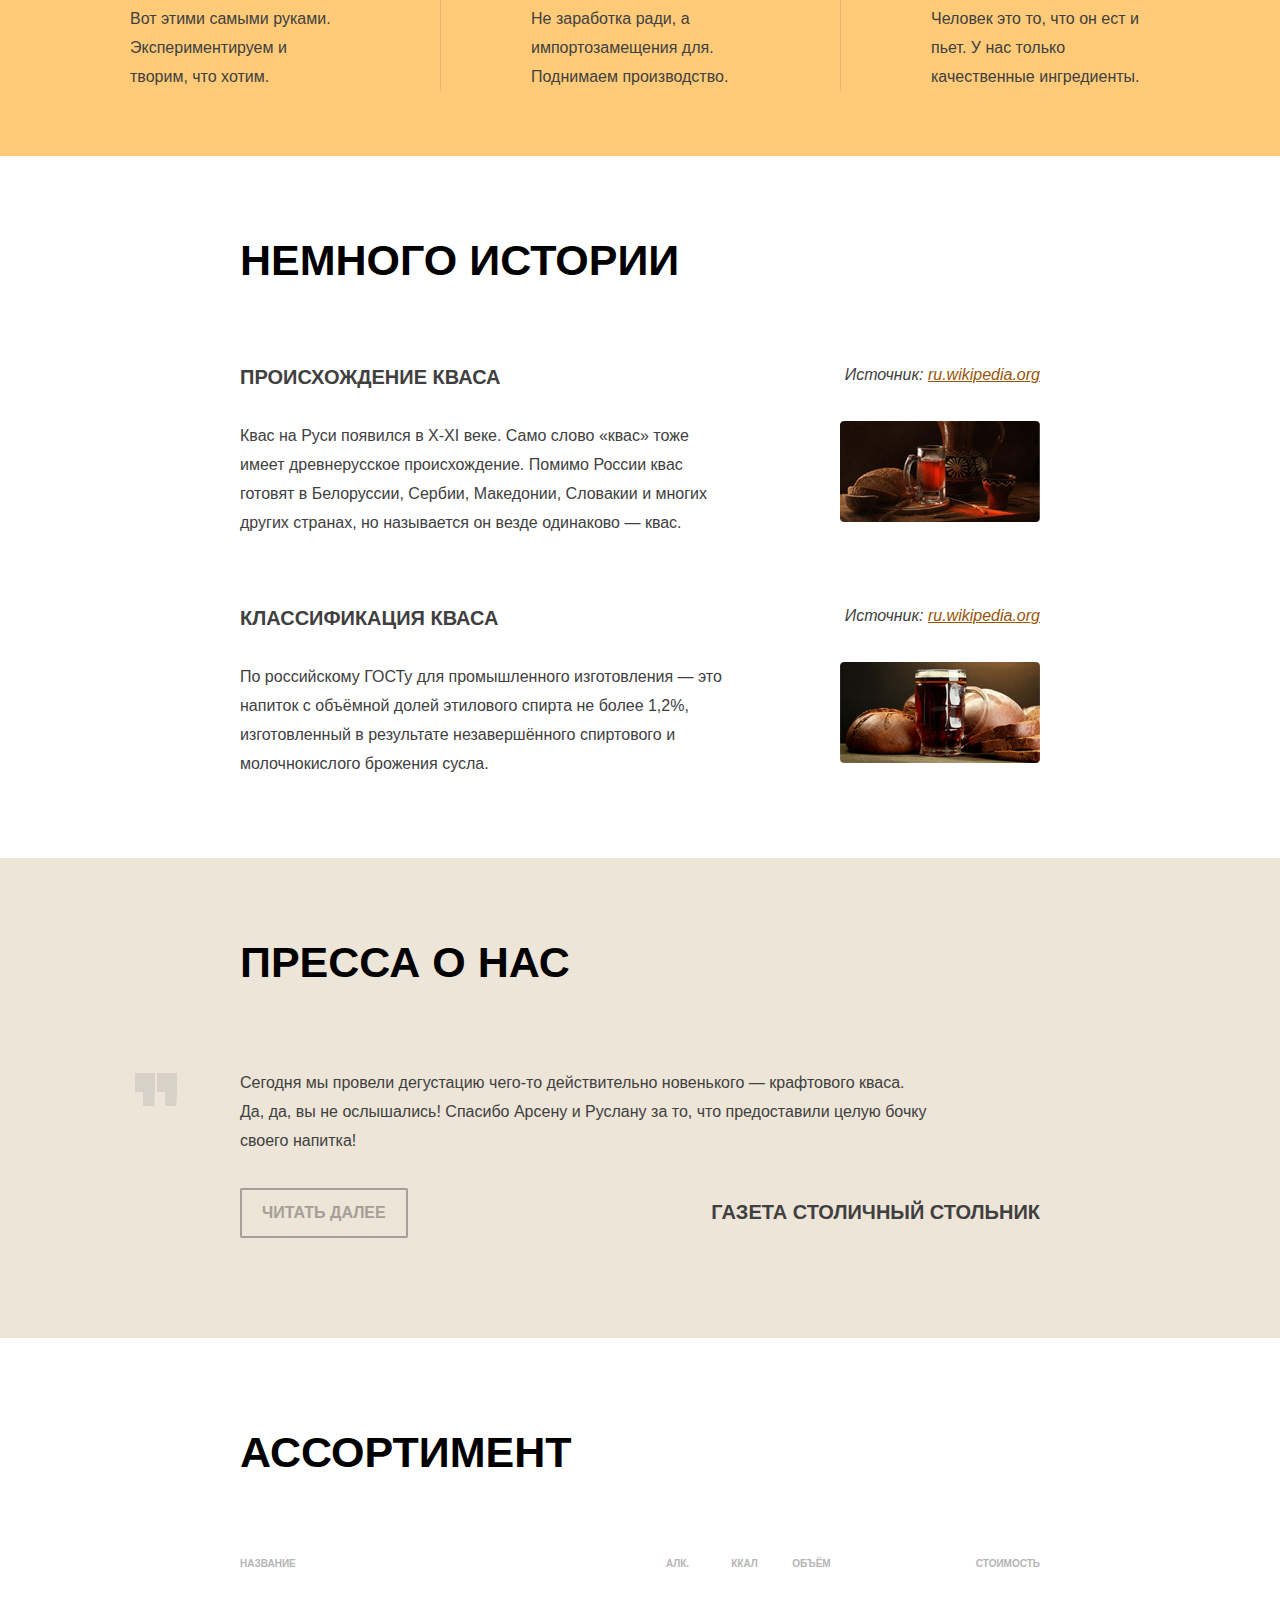
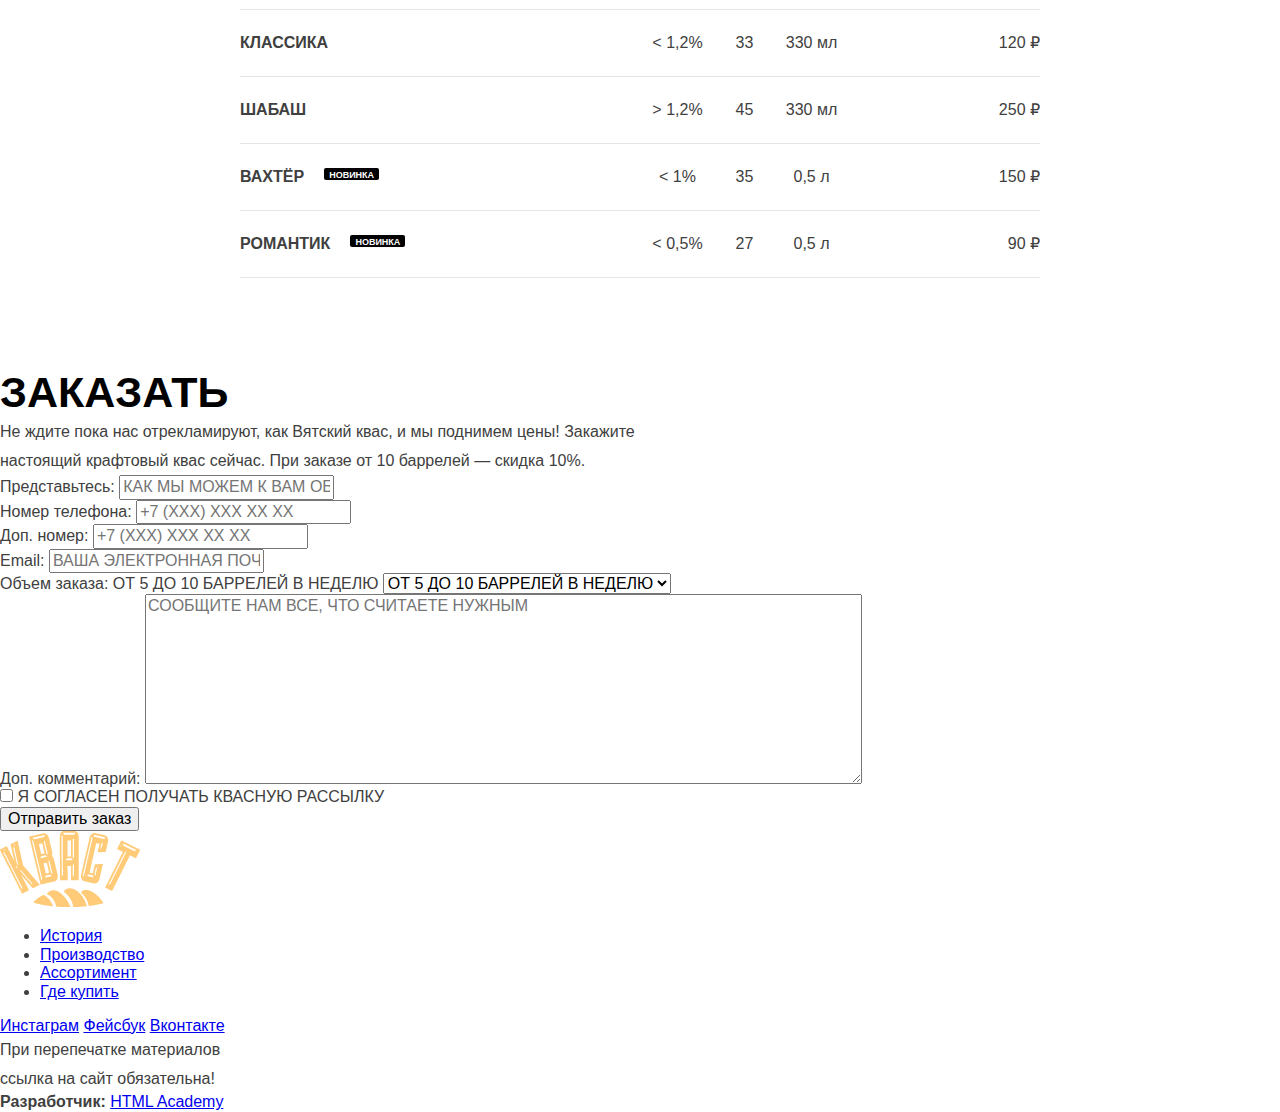
==== commit 58a04ba2: "Change news section" ====
--- a/index.1.html
+++ b/index.1.html
@@ -35,12 +35,12 @@
 		<h2 class="section-title">Новинки</h2>
 
 		<div class="alc alc-left border-left">
-			<p class="percent">Алк.<span>&lt; 1%</span><br>Ккал: 35</p>
+			<p class="percent">Алк. <span>&lt; 1%</span><br>Ккал: 35</p>
 			<p class="ingredients">Ржаной хлеб, Вода,<br>Солод, Соль</p>
 		</div>
 		<div class="alc alc-right border-left-right">
-			<p class="percent">Алк.<span>&lt; 1%</span><br>Ккал: 35</p>
-			<p class="ingredients">Ячменный хлеб, Вода,<br>Солод, Апельсин</p>
+			<p class="percent right">Алк. <span>&lt; 0,5%</span><br>Ккал: 27</p>
+			<p class="ingredients right">Ячменный хлеб, Вода,<br>Солод, Апельсин</p>
 		</div>
 
 		<h3 class="section-title left border-left">Вахтёр</h3>
@@ -49,15 +49,15 @@
 		<p class="left border-left">Терпкий и мощный, вкус этого кваса<br>взбодрит после тяжёлого дня и придаст<br>сил для вечерних приключений!</p>
 		<p class="right border-left-right">Лёгкий и освежающий напиток поможет<br>сохранять отличное настроение в<br>течение всего дня.</p>
 
-		<div class="buttons-left border-left">
+		<div class="buttons buttons-left border-left">
 			<a class="btn btn-detailed" href="#">Подробнее</a>	
 			<a class="btn btn-buy" href="#">Купить</a>
-			<span class="price">150 Р.</span>
-		</div>
-		<div class="buttons-right border-left-right">
+			<span class="price">150 ₽</span>
+		</div>
+		<div class="buttons buttons-right border-left-right">
 			<a class="btn btn-detailed" href="#">Подробнее</a>	
 			<a class="btn btn-buy" href="#">Купить</a>
-			<span class="price">90 Р.</span>
+			<span class="price">90 ₽</span>
 		</div>
 	</div>
 
@@ -215,6 +215,7 @@
 						</select>
 					</label>
 				</div>
+				<!-- custom select -->
 
 				<div class="order-form-group order-form-group-message">
 					<label for="message">Доп. комментарий:</label>
--- a/grid.css
+++ b/grid.css
@@ -55,14 +55,14 @@
   grid-column: 2;
   grid-row: 2;
   background: url(img/bottle-left.jpg) no-repeat;
-  background-position: 50% 50%;
+  background-position: 50% 0;
 }
 
 .news .alc-right {
   grid-column: 3;
   grid-row: 2;
   background: url(img/bottle-right.jpg) no-repeat;
-  background-position: 50% 50%;
+  background-position: 50% 0;
 }
 
 .news .alc {
@@ -75,19 +75,29 @@
   font-weight: bold;
   text-transform: uppercase;
   border-bottom: 1px solid rgba(0, 0, 0, 0.1);
-  padding-right: 60px;
+  padding-right: 65px;
   padding-bottom: 15px;
   line-height: 28px;
   word-spacing: 30px;
 }
 
-span {
+.news .alc .percent.right {
+  padding-right: 52px;
+}
+
+.news .alc .percent span {
   word-spacing: normal;
 }
 
 .news .alc .ingredients {
   font-size: 14px;
-  padding-right: 50px;
+  padding-right: 45px;
+  padding-top: 12px;
+  line-height: 24px;  
+}
+
+.news .alc .ingredients.right {
+  padding-right: 26px;  
 }
 
 .news h3.left {
@@ -100,24 +110,60 @@
   grid-row: 3;
 }
 
+.news h3 {
+  margin: 0;
+  padding-left: 35px;
+  font-weight: bold;
+  font-size: 43px;
+  text-transform: uppercase;
+  color: rgb(0, 0, 0);
+}
+
 .news p.left {
   grid-column: 2;
   grid-row: 4;
+  padding-left: 35px;
 }
 
 .news p.right {
   grid-column: 3;
   grid-row: 4;
+  padding-left: 35px;
 }
 
 .news .buttons-left {
   grid-column: 2;
   grid-row: 5;
+  padding-left: 35px;
 }
 
 .news .buttons-right {
   grid-column: 3;
   grid-row: 5;
+  padding-left: 35px;
+}
+
+.news .buttons {
+  display: flex;
+  justify-content: flex-start;
+  align-items: center;
+  margin: 0;
+}
+
+.news .btn-detailed {
+  color: #834700;
+  border-color: #834700;
+}
+
+.news .btn-buy {
+  color: #ffffff;
+  background-color: #834700;
+  border-color: #834700;
+}
+
+.news span.price {
+  font-weight: bold;
+  padding-left: 30px;
 }
 
 .news .border-left {
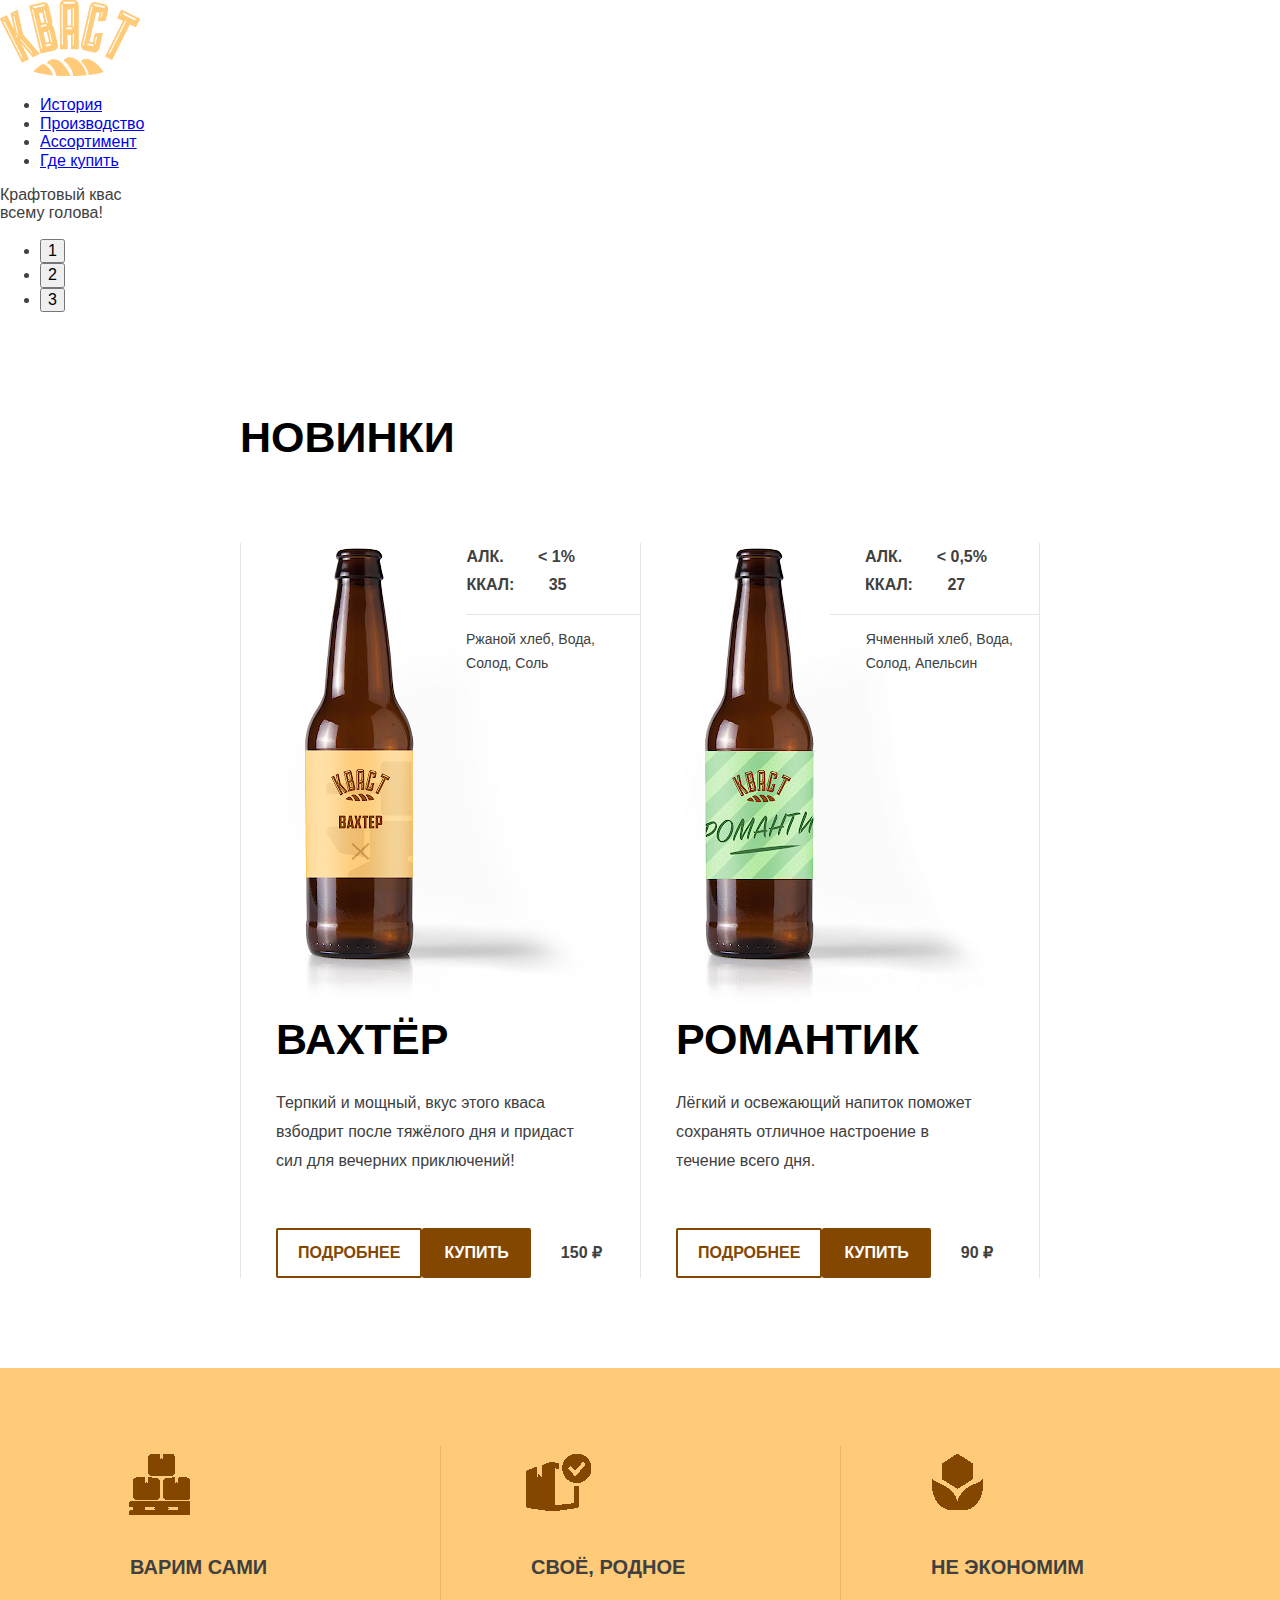
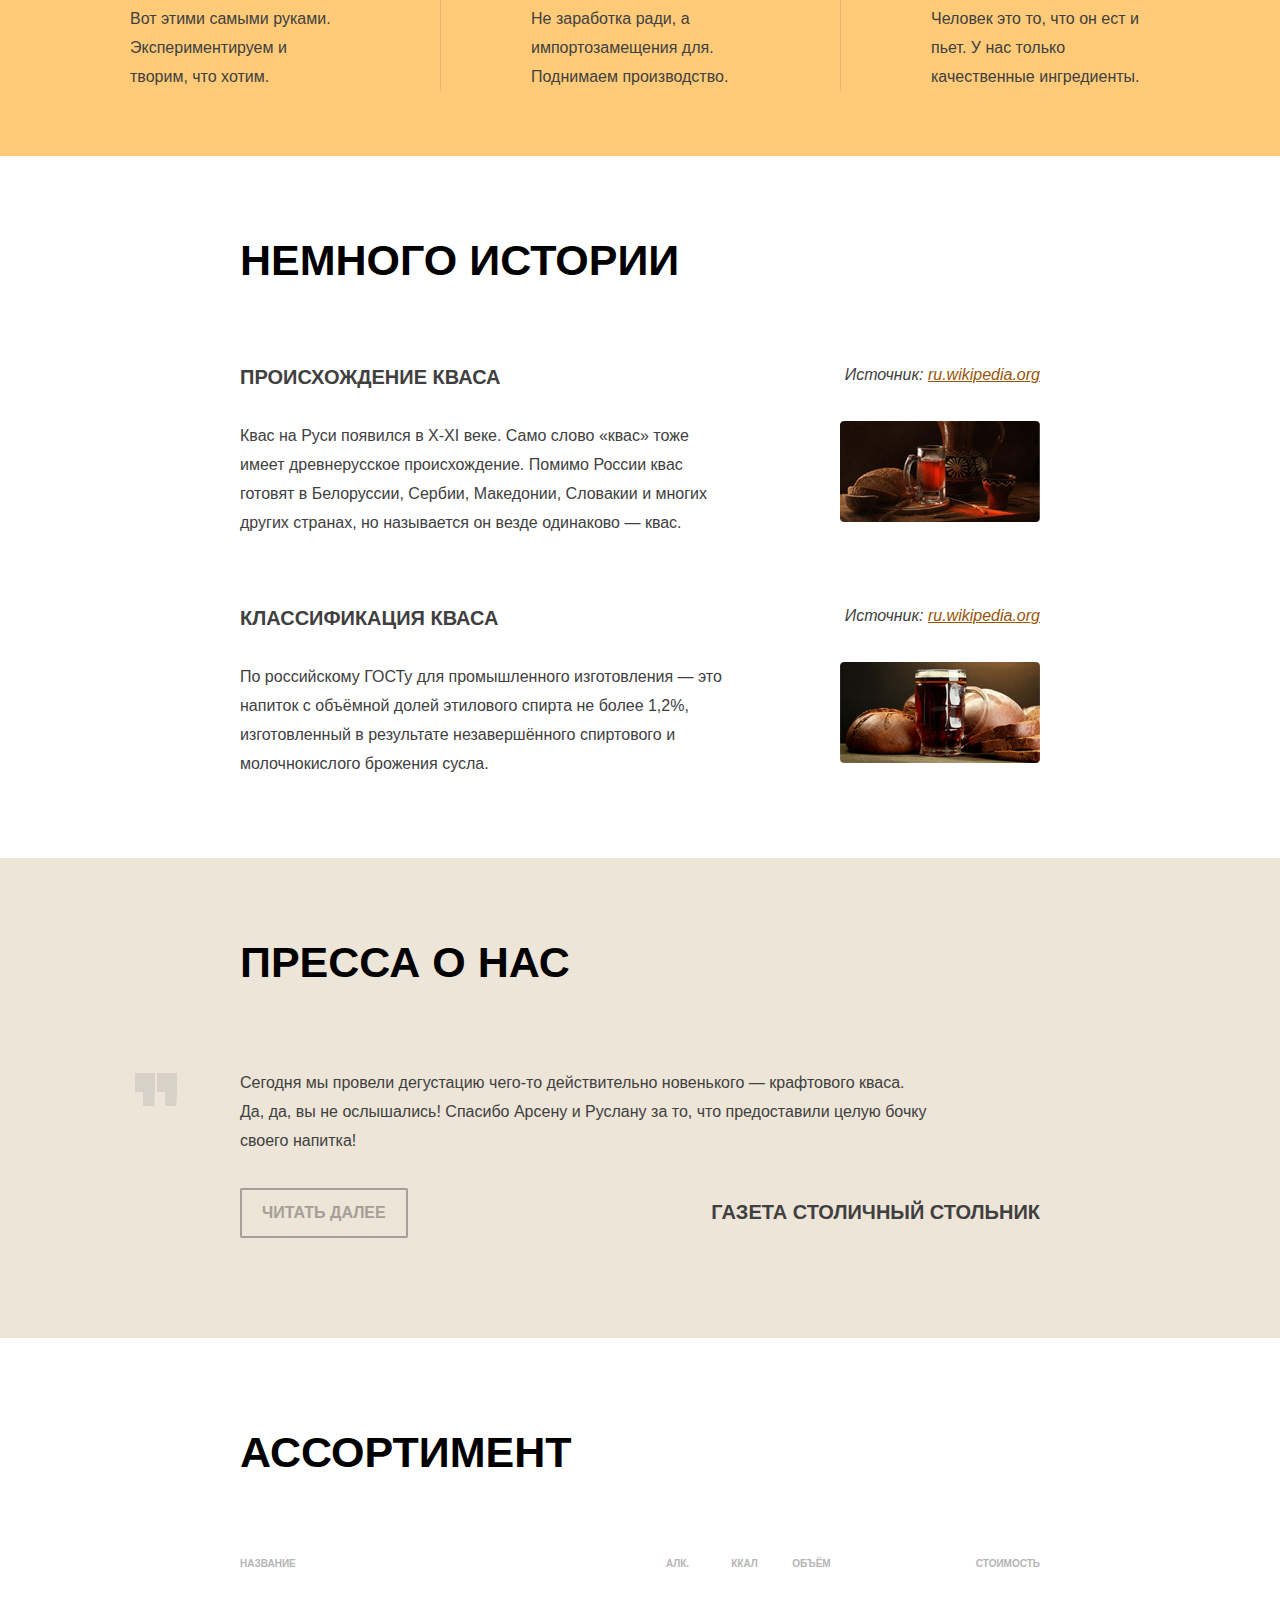
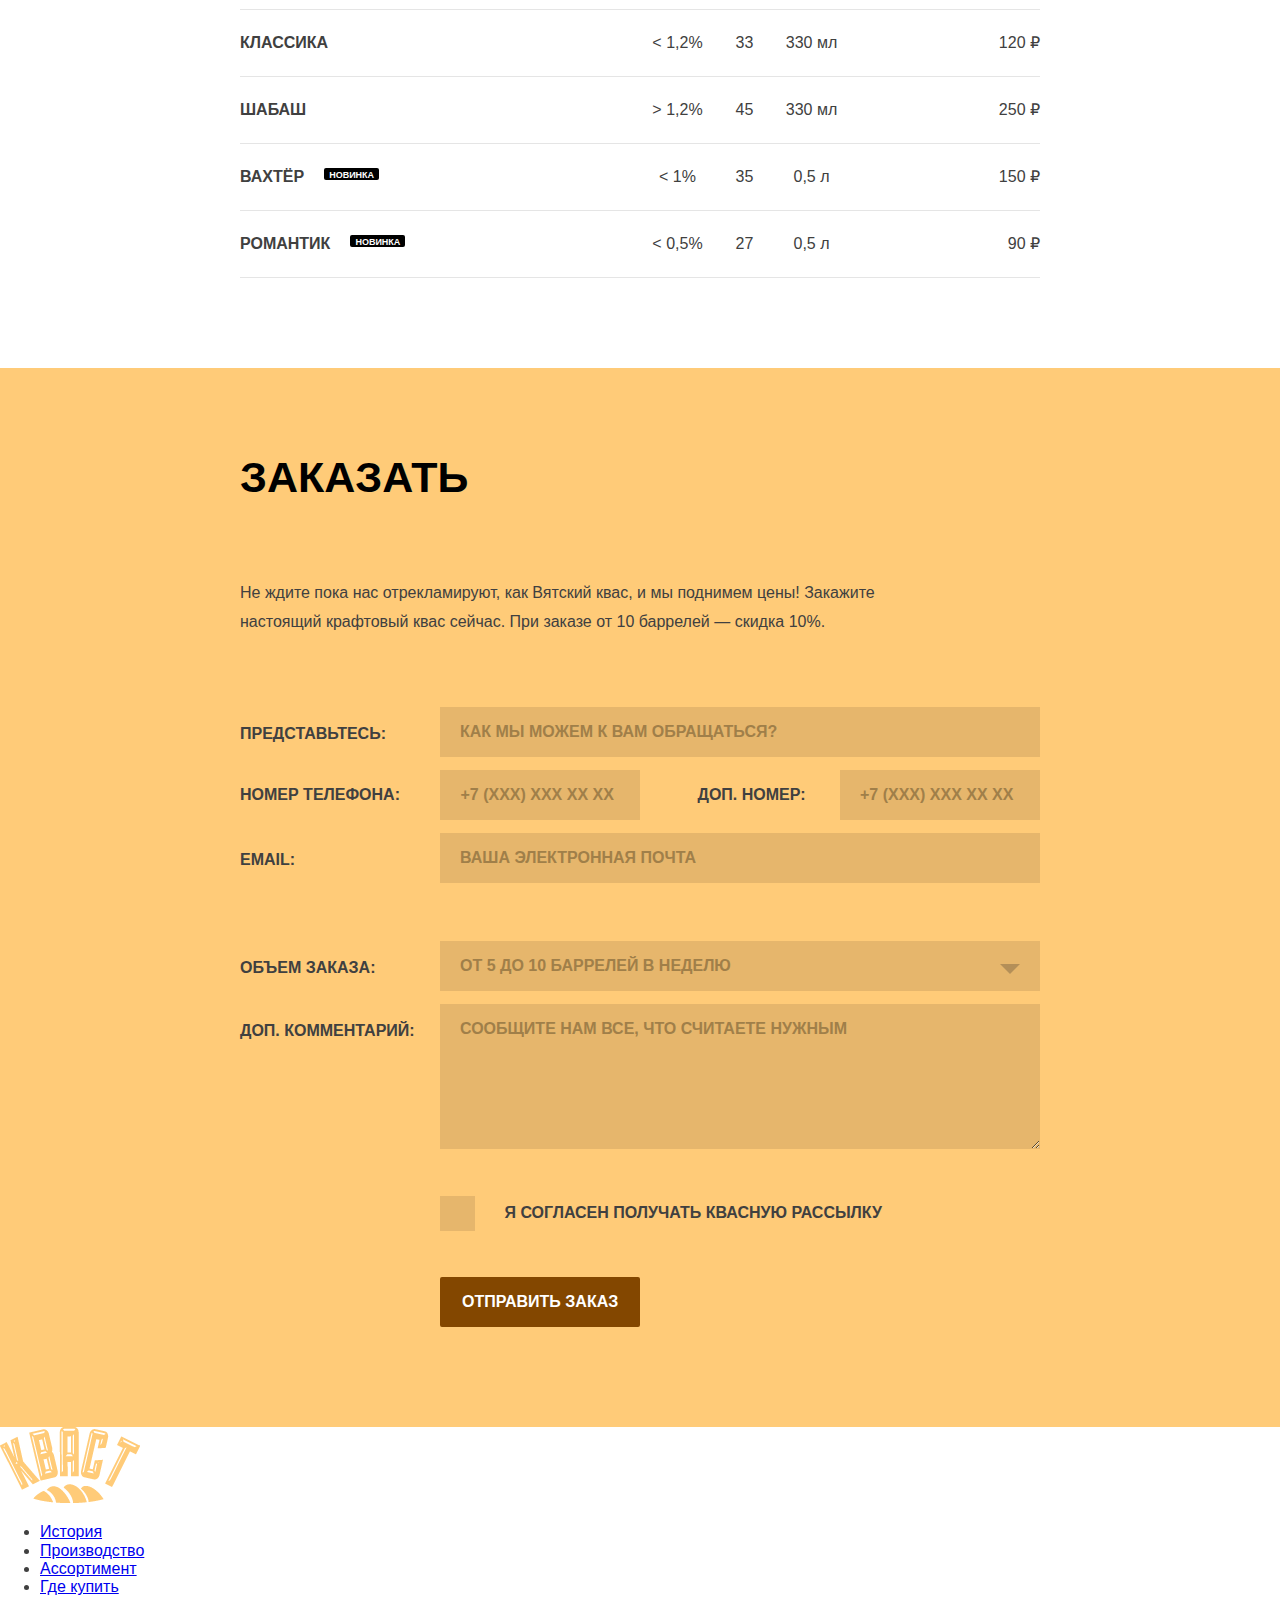
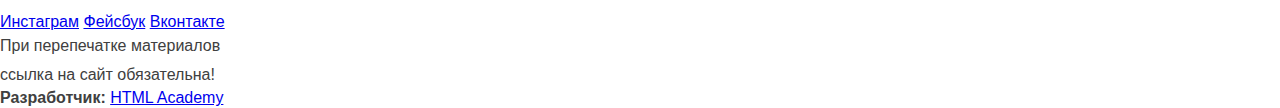
==== commit 88dcb0c0: "Change order section" ====
--- a/index.1.html
+++ b/index.1.html
@@ -166,74 +166,64 @@
 	</div>
 
 	<div class="order">
-		<div class="container">
-			<h2 class="section-title">Заказать</h2>
-
-			<p class="order-tip">Не ждите пока нас отрекламируют, как Вятский квас, и мы поднимем цены! Закажите<br>
+		<h2 class="section-title">Заказать</h2>
+
+		<p class="order-tip">Не ждите пока нас отрекламируют, как Вятский квас, и мы поднимем цены! Закажите<br>
 				настоящий крафтовый квас сейчас. При заказе от 10 баррелей — скидка 10%.</p>
 
-			<form class="order-form" action="/keksby-mail" method="post">
-
-				<div class="order-form-group">
-					<label for="fullname">Представьтесь:</label>
-					<input type="text" name="fullname" id="fullname" placeholder="КАК МЫ МОЖЕМ К ВАМ ОБРАЩАТЬСЯ?">
-				</div>
-				
-				<div class="clearfix">
-					<div class="order-form-group order-form-group-left">
-						<label for="phone">Номер телефона:</label>
-						<input type="text" name="phone" id="phone" placeholder="+7 (XXX) XXX XX XX">
-					</div>
-
-					<div class="order-form-group order-form-group-right">
-						<label for="phone-odd">Доп. номер:</label>
-						<input type="text" name="phone-odd" id="phone-odd" placeholder="+7 (XXX) XXX XX XX">
-					</div>
-				</div>
-
-				<div class="order-form-group order-form-group-email">
-					<label for="email">Email:</label>
-					<input type="text" name="email" id="email" placeholder="ВАША ЭЛЕКТРОННАЯ ПОЧТА">
-				</div>
-
-				<!-- true select
-
-				<div class="order-form-group custom-select">
-					<label for="order-volume">Объем заказа:</label>
-					<select name="topic" id="order-volume">
-						<option value="1">ОТ 5 ДО 10 БАРРЕЛЕЙ В НЕДЕЛЮ</option>
-					</select>
-				</div> -->
-				
-				<!-- custom select -->
-				<div class="order-form-group">
-					<label>
-						<span class="select-label">Объем заказа:</span>
-						<span class="select-custom">ОТ 5 ДО 10 БАРРЕЛЕЙ В НЕДЕЛЮ</span>
-						<select name="topic" id="order-volume">
-							<option value="1">ОТ 5 ДО 10 БАРРЕЛЕЙ В НЕДЕЛЮ</option>
-						</select>
-					</label>
-				</div>
-				<!-- custom select -->
-
-				<div class="order-form-group order-form-group-message">
-					<label for="message">Доп. комментарий:</label>
-					<textarea name="message" id="message" rows="10" cols="75" placeholder="СООБЩИТЕ НАМ ВСЕ, ЧТО СЧИТАЕТЕ НУЖНЫМ"></textarea>
-				</div>
-
-				<div class="checkbox-area">
-					<label>
-						<input class="checkbox" type="checkbox" name="subscription">
-						<span class="checkbox-custom"></span>
-						<span class="checkbox-label">Я СОГЛАСЕН ПОЛУЧАТЬ КВАСНУЮ РАССЫЛКУ</span>
-					</label>
-				</div>
-				
+		<form class="order-form" action="/keksby-mail" method="post">
+
+			<div class="order-form-group order-form-name">
+				<label for="fullname">Представьтесь:</label>
+				<input type="text" name="fullname" id="fullname" placeholder="Как мы можем к вам обращаться?">
+			</div>
+			
+			<div class="order-form-group order-form-phone">
+				<div class="order-form-group-left">
+					<label for="phone">Номер телефона:</label>
+					<input type="text" name="phone" id="phone" placeholder="+7 (XXX) XXX XX XX">
+				</div>
+
+				<div class="order-form-group-right">
+					<label for="phone-odd">Доп. номер:</label>
+					<input type="text" name="phone-odd" id="phone-odd" placeholder="+7 (XXX) XXX XX XX">
+				</div>
+			</div>
+
+			<div class="order-form-group order-form-email">
+				<label for="email">Email:</label>
+				<input type="text" name="email" id="email" placeholder="Ваша электронная почта">
+			</div>
+
+			<div></div>
+
+			<!-- custom select -->
+			<div class="order-form-group order-form-volume">
+				<span class="select-label">Объем заказа:</span>
+				<span class="select-custom">От 5 до 10 баррелей в неделю</span>
+				<select name="topic" id="order-volume">
+					<option value="1">От 5 до 10 баррелей в неделю</option>
+				</select>
+			</div>
+			<!-- custom select -->
+
+			<div class="order-form-group order-form-message">
+				<label for="message">Доп. комментарий:</label>
+				<textarea name="message" id="message" rows="7" placeholder="Сообщите нам все, что считаете нужным"></textarea>
+			</div>
+
+			<div class="order-form-group order-form-checkbox">
+				<label class="for-checkbox-custom">
+					<input class="checkbox" type="checkbox" name="subscription">
+					<span class="checkbox-custom"></span>
+					<span class="checkbox-label">Я согласен получать квасную рассылку</span>
+				</label>
+			</div>
+			
+			<div class="order-form-group order-form-submit">
 				<input class="btn" type="submit" class="btn" value="Отправить заказ">
-
-			</form>
-		</div>
+			</div>
+		</form>
 	</div>
 
 		<div class="page-footer">
--- a/grid.css
+++ b/grid.css
@@ -2,8 +2,8 @@
   margin: 0;
   font-size: 16px;
   font-family: "Arial", sans-serif;
-  color: rgb(64, 64, 64);
-  background-color: rgb(255, 255, 255);
+  color: #404040;
+  background-color: #ffffff;
 }
 
 h2.section-title {
@@ -11,7 +11,7 @@
   font-weight: bold;
   font-size: 43px;
   text-transform: uppercase;
-  color: rgb(0, 0, 0);
+  color: #000000;
 }
 
 h3 {
@@ -26,7 +26,6 @@
 }
 
 a.btn {
-  margin: 0;
   padding: 14px 20px;
   font-weight: bold;
   vertical-align: middle;
@@ -74,7 +73,7 @@
 .news .alc .percent {
   font-weight: bold;
   text-transform: uppercase;
-  border-bottom: 1px solid rgba(0, 0, 0, 0.1);
+  border-bottom: 1px solid #0000001a;
   padding-right: 65px;
   padding-bottom: 15px;
   line-height: 28px;
@@ -116,7 +115,7 @@
   font-weight: bold;
   font-size: 43px;
   text-transform: uppercase;
-  color: rgb(0, 0, 0);
+  color: #000000;
 }
 
 .news p.left {
@@ -167,12 +166,12 @@
 }
 
 .news .border-left {
-  border-left: 1px solid rgb(0, 0, 0, 0.1);
+  border-left: 1px solid #0000001a;
 }
 
 .news .border-left-right {
-  border-left: 1px solid rgb(0, 0, 0, 0.1);
-  border-right: 1px solid rgb(0, 0, 0, 0.1);
+  border-left: 1px solid #0000001a;
+  border-right: 1px solid #0000001a;
 }
 
 /* .benefits */
@@ -198,7 +197,7 @@
   padding-top: 90px;
   padding-left: 90px;
   padding-right: 20px;
-  border-left: 1px solid rgba(0, 0, 0, 0.1);
+  border-left: 1px solid #0000001a;
 }
 
 .benefits-item.byitself {
@@ -262,7 +261,7 @@
 
 .history a {
   margin: 0;
-  color: rgb(151, 85, 9);
+  color: #975509;
 }
 
 .history span {
@@ -316,7 +315,7 @@
   margin: 0;
   padding-top: 80px;
   padding-bottom: 100px;
-  background-color: rgb(237, 229, 216);
+  background-color: #ede5d8;
 }
 
 .about-us h2 {
@@ -368,7 +367,6 @@
   display: grid;
   grid-template-columns: 1fr 800px 1fr;
   grid-template-rows: 130px 1fr;
-  margin: 0;
   padding-top: 90px;
   padding-bottom: 90px;
 }
@@ -431,4 +429,183 @@
 
 .choice .price-list .center {
   align-items: center;
-}+}
+
+/* order */
+.order {
+  display: grid;
+  grid-template-columns: 1fr 800px 1fr;
+  grid-template-rows: 125px 129px 1fr;
+  padding-bottom: 100px;
+  padding-top: 85px;
+  background-color: #ffcb78;
+}
+
+.order h2 {
+  grid-column: 2;
+  grid-row: 1;
+}
+
+.order p {
+  grid-column: 2;
+  grid-row: 2;
+}
+
+.order-form {
+  grid-area: 3 / 2 / 4 / 3;
+  display: grid;
+  grid-template-columns: 800px;
+  grid-template-rows: repeat(3, 63px) 45px 63px 192px 81px 50px;
+}
+
+.order-form-group {
+  display: flex;
+  align-items: flex-start;
+  justify-content: space-between;
+}
+
+.order-form label {
+  text-transform: uppercase;
+  font-weight: bold;
+  padding-top: 18px;
+}
+
+label[for="phone"] {
+  padding-right: 36px;
+}
+
+label[for="phone-odd"] {
+  padding-right: 30px;
+  padding-left: 54px;
+}  
+
+.order-form input[type="text"] {
+  box-sizing: border-box;
+  padding: 16px 0 16px 20px;
+  border: none;
+  background-color: #e6b66c;
+}    
+
+.order-form textarea {
+  align-self: flex-start;
+  box-sizing: border-box;
+  padding: 16px 0 0 20px;
+  border: none;
+  background-color: #e6b66c;
+}    
+
+input[id="fullname"],
+input[id="email"],
+select[id="order-volume"],
+textarea {
+  width: 600px;
+}    
+
+input[id="phone-odd"],
+input[id="phone"] {
+  width: 200px;
+}  
+
+input[type="submit"] {
+  padding: 14px 20px;
+  font-weight: bold;
+  text-transform: uppercase;
+  vertical-align: middle;
+  text-align: center;
+  color: #ffffff;
+  background: #834700;
+  border: 2px solid #834700;
+  border-radius: 2px;
+  cursor: pointer;
+}
+
+::-webkit-input-placeholder{
+  color: #a07f49;
+  font-weight: bold;
+  text-transform: uppercase;
+}    
+
+/* custom select */
+.order-form select {
+  display: none;
+}
+
+.select-custom {
+  position: relative;
+  width: 580px;            
+  padding: 16px 0 16px 20px;
+  background-color: #e6b66c;
+  color: #a07f49;
+}
+
+.select-label {
+  padding-top: 18px;
+}
+
+.select-custom,
+.select-label {
+display: inline-block;
+vertical-align: middle;
+text-transform: uppercase;
+font-weight: bold;
+}
+
+.select-custom::after {
+  content: "";
+  position: absolute;
+  top: 23px;
+  right: 20px;
+  width: 0;
+  height: 0;
+  border: 10px solid transparent;
+  border-top: 10px solid rgb(180, 143, 88);
+}
+/* custom select */
+
+/* custom checkbox */
+.checkbox {
+	display: none;
+}
+
+label.for-checkbox-custom {
+  padding: 0;
+}
+
+.checkbox-custom {
+	position: relative;      
+	width: 35px;            
+	height: 35px;            
+  background-color: rgb(230, 182, 108);
+}
+
+.checkbox-label {
+  padding-left: 25px;
+}
+
+.checkbox-custom,
+.checkbox-label {
+	display: inline-block;
+  vertical-align: middle;
+  text-transform: uppercase;
+  font-weight: bold;
+}
+
+.checkbox:checked + .checkbox-custom::before {
+	content: "";             
+	display: block;			 
+	position: absolute;      
+	top: 0;
+	right: 0;
+	bottom: 0;
+	left: 0;
+	background: url("img/bird.png");
+}
+/* custom checkbox */
+
+.order-form-checkbox {
+  padding-left: 200px;
+}
+
+.order-form-submit {
+  padding-left: 200px;
+}
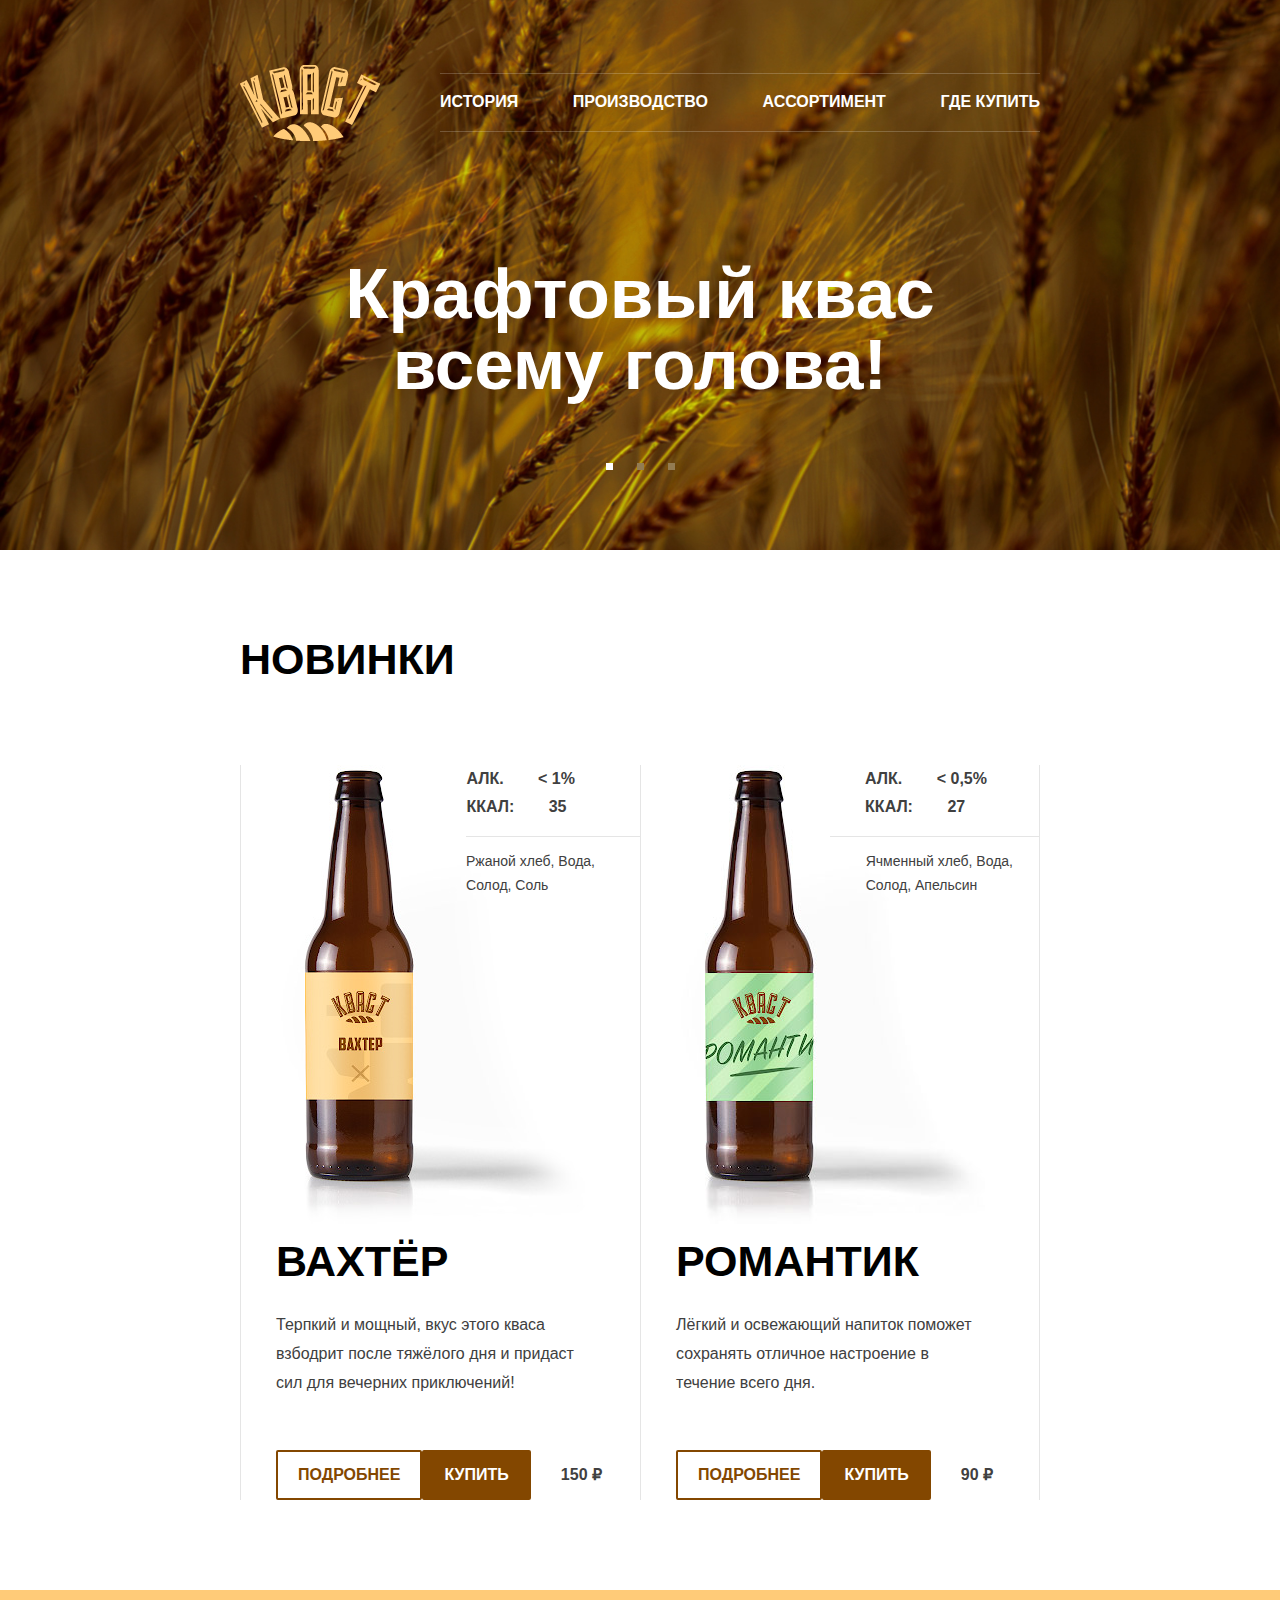
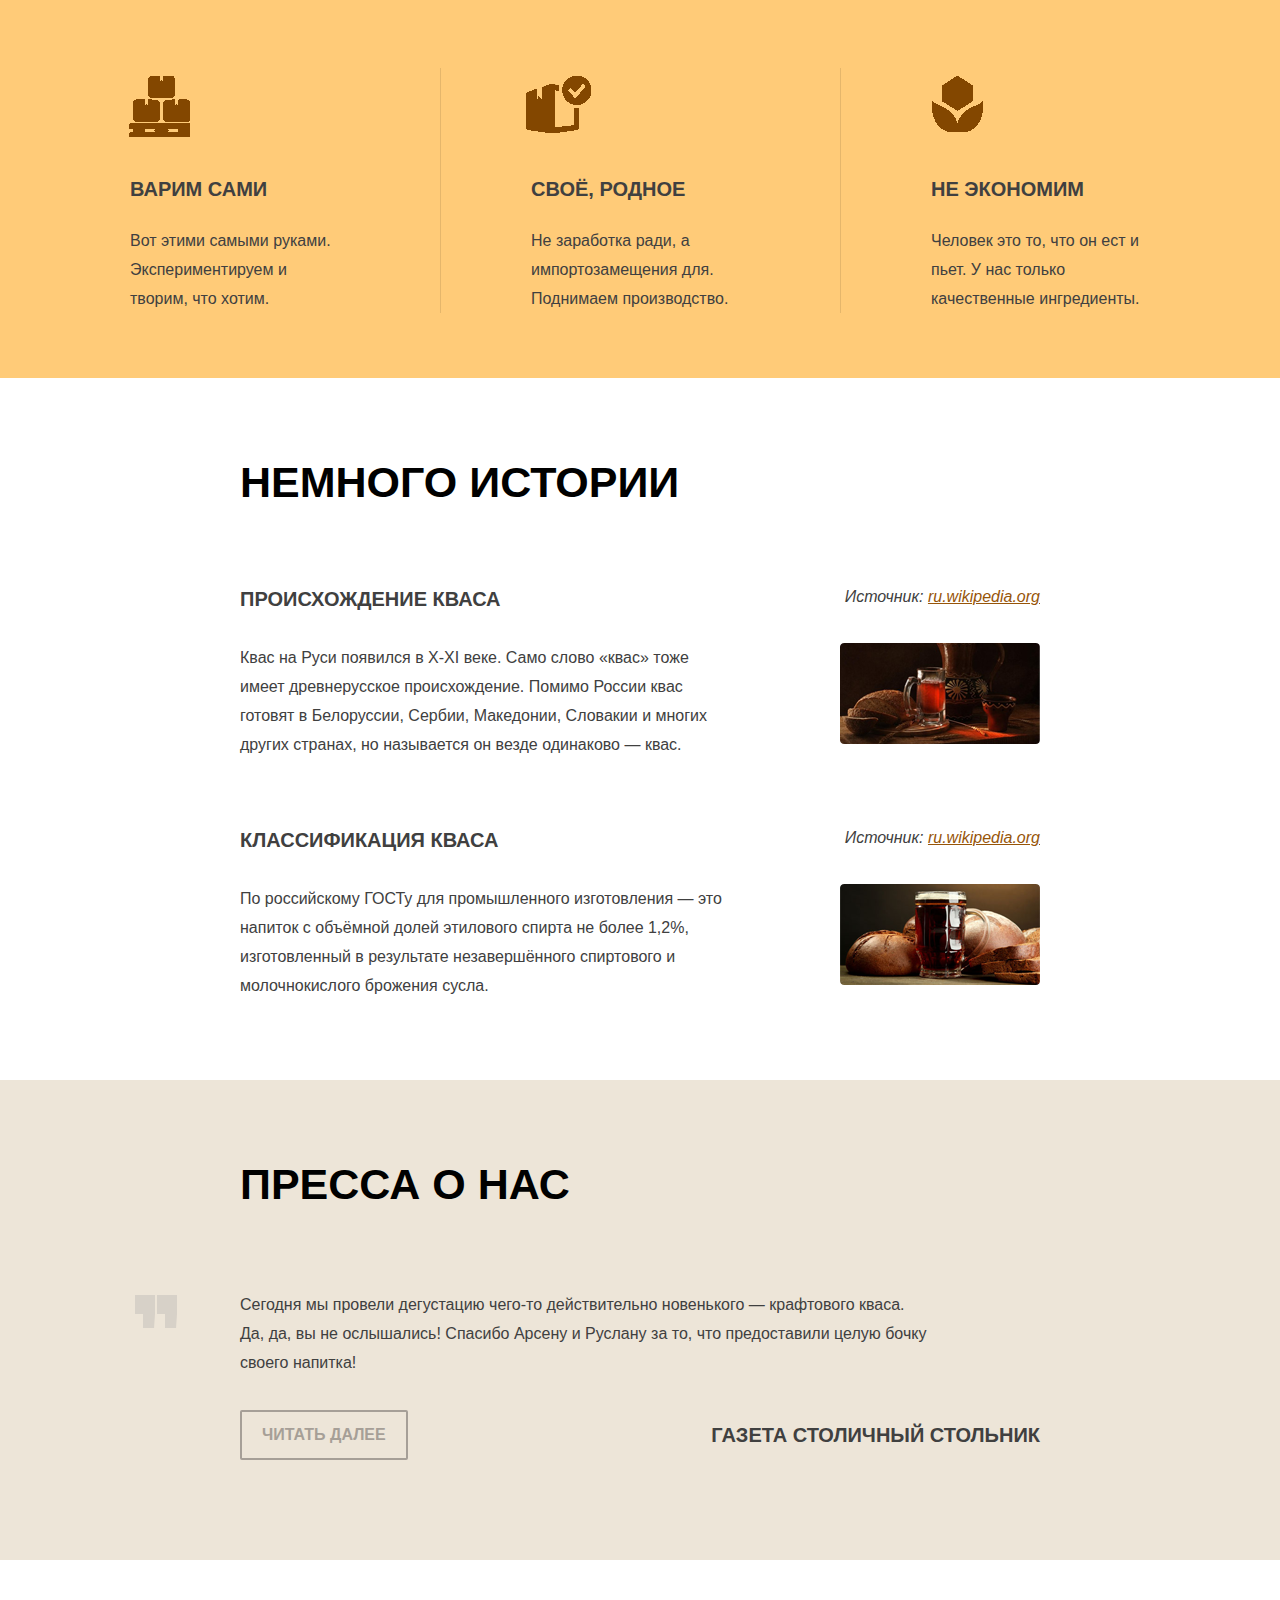
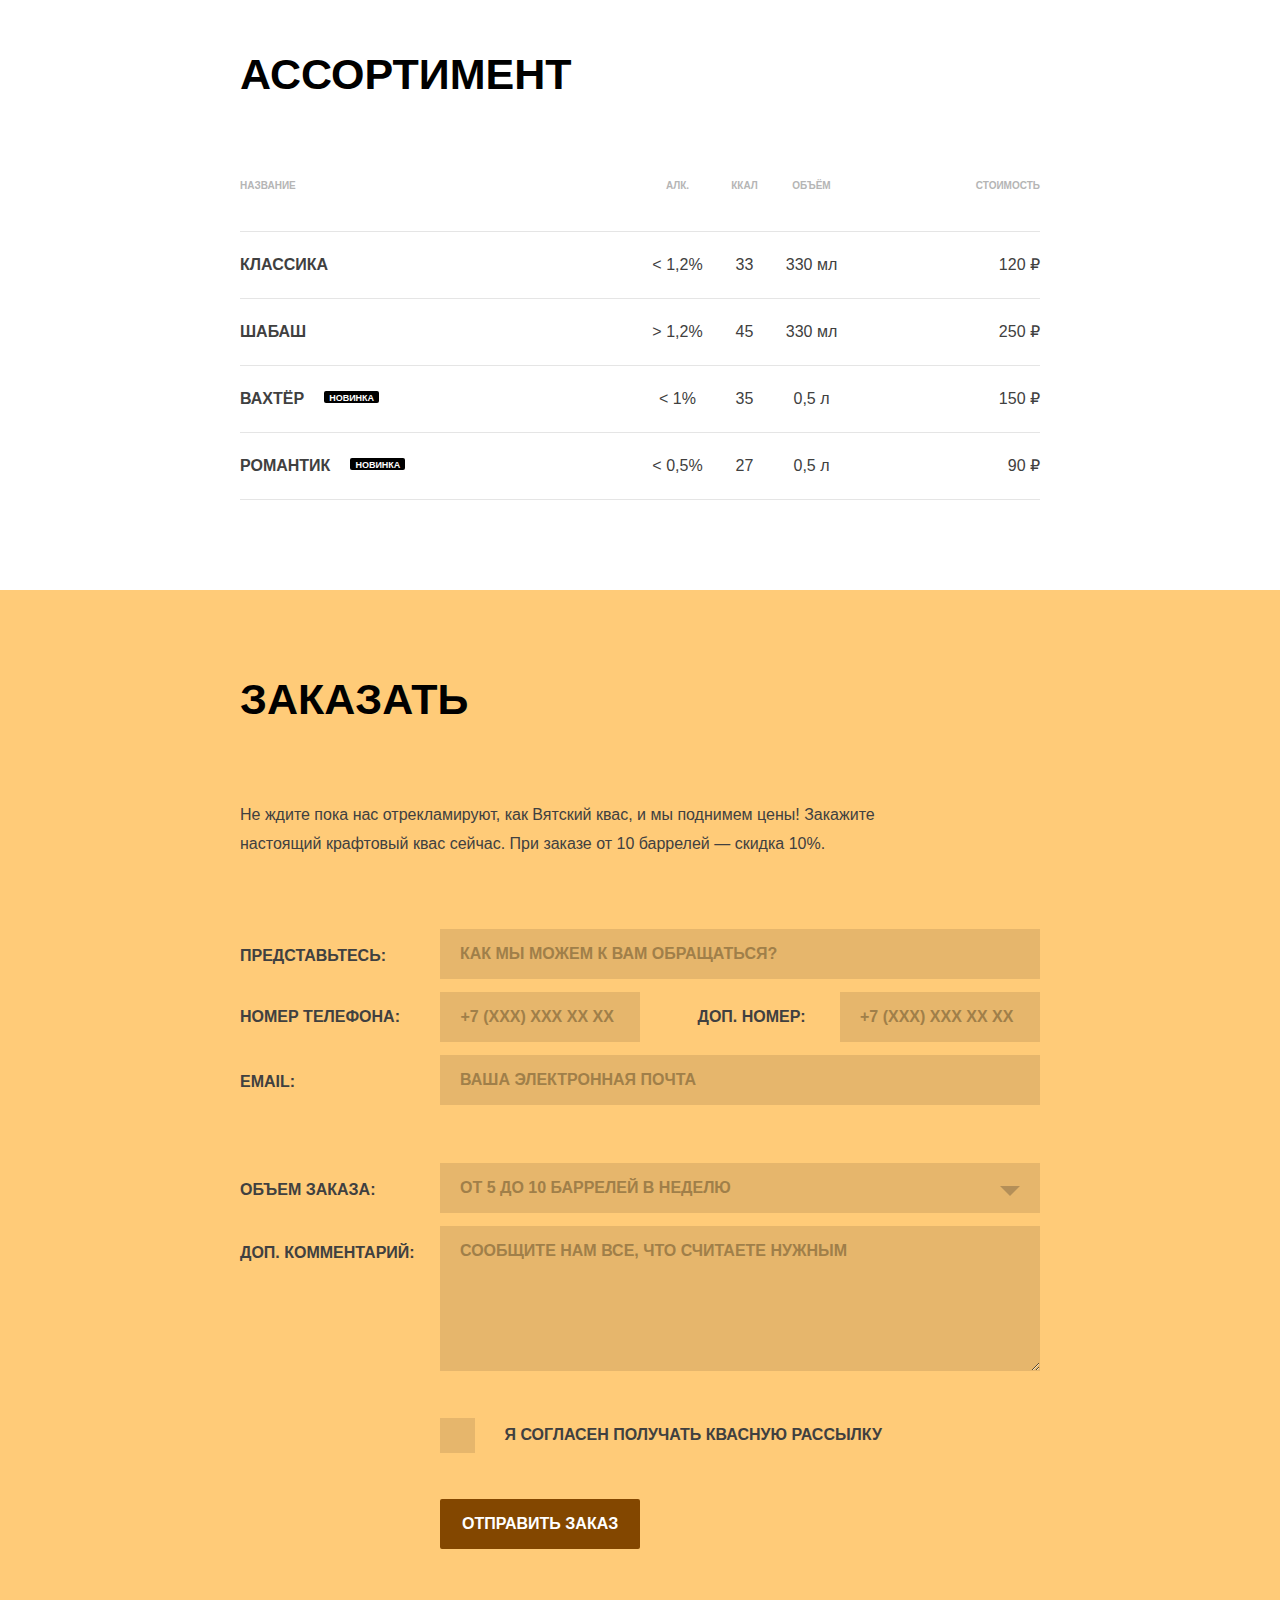
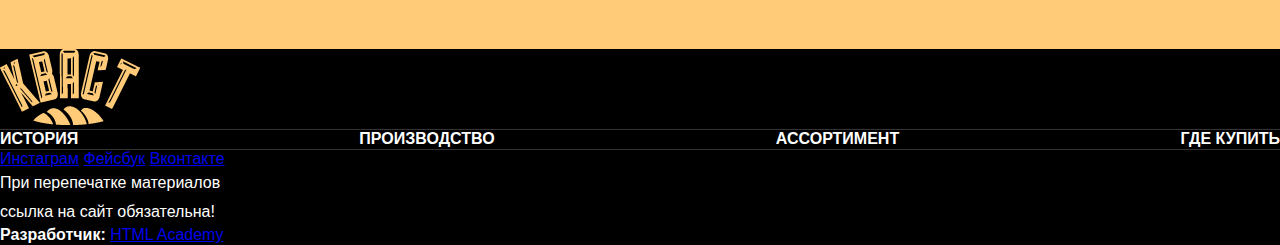
==== commit c411f072: "Change page-footer" ====
--- a/index.1.html
+++ b/index.1.html
@@ -8,27 +8,23 @@
   </head>
   <body>
 	<div class="page-header">
-		<div class="container">
-			<div class="header-top clearfix">
 				<div class="header-logo">
 					<img src="img/logo.png" width="" height="">
 				</div>
-				<ul class="main-nav clearfix">
+				<ul class="main-nav">
 					<li><a href="#">История</a></li>
 					<li><a href="#">Производство</a></li>
 					<li><a href="#">Ассортимент</a></li>
 					<li><a href="#">Где купить</a></li>
 				</ul>
-			</div>
 			<div class="promo">
-				Крафтовый квас<br> всему голова!
+				<span>Крафтовый квас</span><span>всему голова!</span>
 			</div>
 			<ul class="nav">
 				<li><button>1</button></li>
 				<li><button>2</button></li>
 				<li><button>3</button></li>
 			</ul>
-		</div>
 	</div>
 
 	<div class="news">
--- a/grid.css
+++ b/grid.css
@@ -34,6 +34,92 @@
   text-decoration: none;
   border: 2px solid;
   border-radius: 2px;
+}
+
+/* header */
+.page-header {
+  display: grid;
+  grid-template-columns: 1fr 200px 600px 1fr;
+  grid-template-rows: 59px 268px 70px;
+  padding-top: 73px;
+  padding-bottom: 80px;
+  background-image: url("img/header-bg1.jpg");
+  background-repeat: no-repeat;
+  background-position: center;
+  background-size: cover;
+}
+
+.header-logo {
+  grid-column: 2;
+  grid-row: 1;
+  display: flex;
+  align-items: center;
+}
+
+ul.main-nav {
+  grid-column: 3;
+  grid-row: 1;
+  display: flex;
+  justify-content: space-between;
+  align-items: center;
+  list-style: none;
+  margin: 0;
+  padding: 0;
+  border-top: #ffffff33 1px solid;
+  border-bottom: #ffffff33 1px solid;
+}
+
+.main-nav a {
+  color: #ffffff;
+  text-decoration: none;
+  font-weight: bold;
+  text-transform: uppercase;
+}
+
+.promo {
+  grid-column: 2 / 4;
+  grid-row: 2;
+  display: flex;
+  flex-direction: column;
+  font-weight: bold;
+  font-size: 71px;
+  line-height: 71px;
+  justify-content: flex-end;
+  align-items: center;
+}
+
+.nav {
+  grid-column: 2 / 4;
+  grid-row: 3;
+  display: flex;
+  justify-content: center;
+  align-items: flex-end;
+  margin: 0;
+  padding: 0;
+  list-style: none;
+}
+
+.nav li {
+  display: inline-block;
+  text-indent: -9999px;
+  width: 7px;
+  height: 7px;
+  background: #937c53;
+  cursor: pointer;
+}
+
+.nav li:first-child {
+  background: #ffffff;
+}
+
+.nav li:nth-child(2) {
+  margin: 0 24px;
+}
+
+.page-header,
+.page-footer {
+  color: rgb(255, 255, 255);
+  background-color: rgb(0, 0, 0);
 }
 
 /* news */
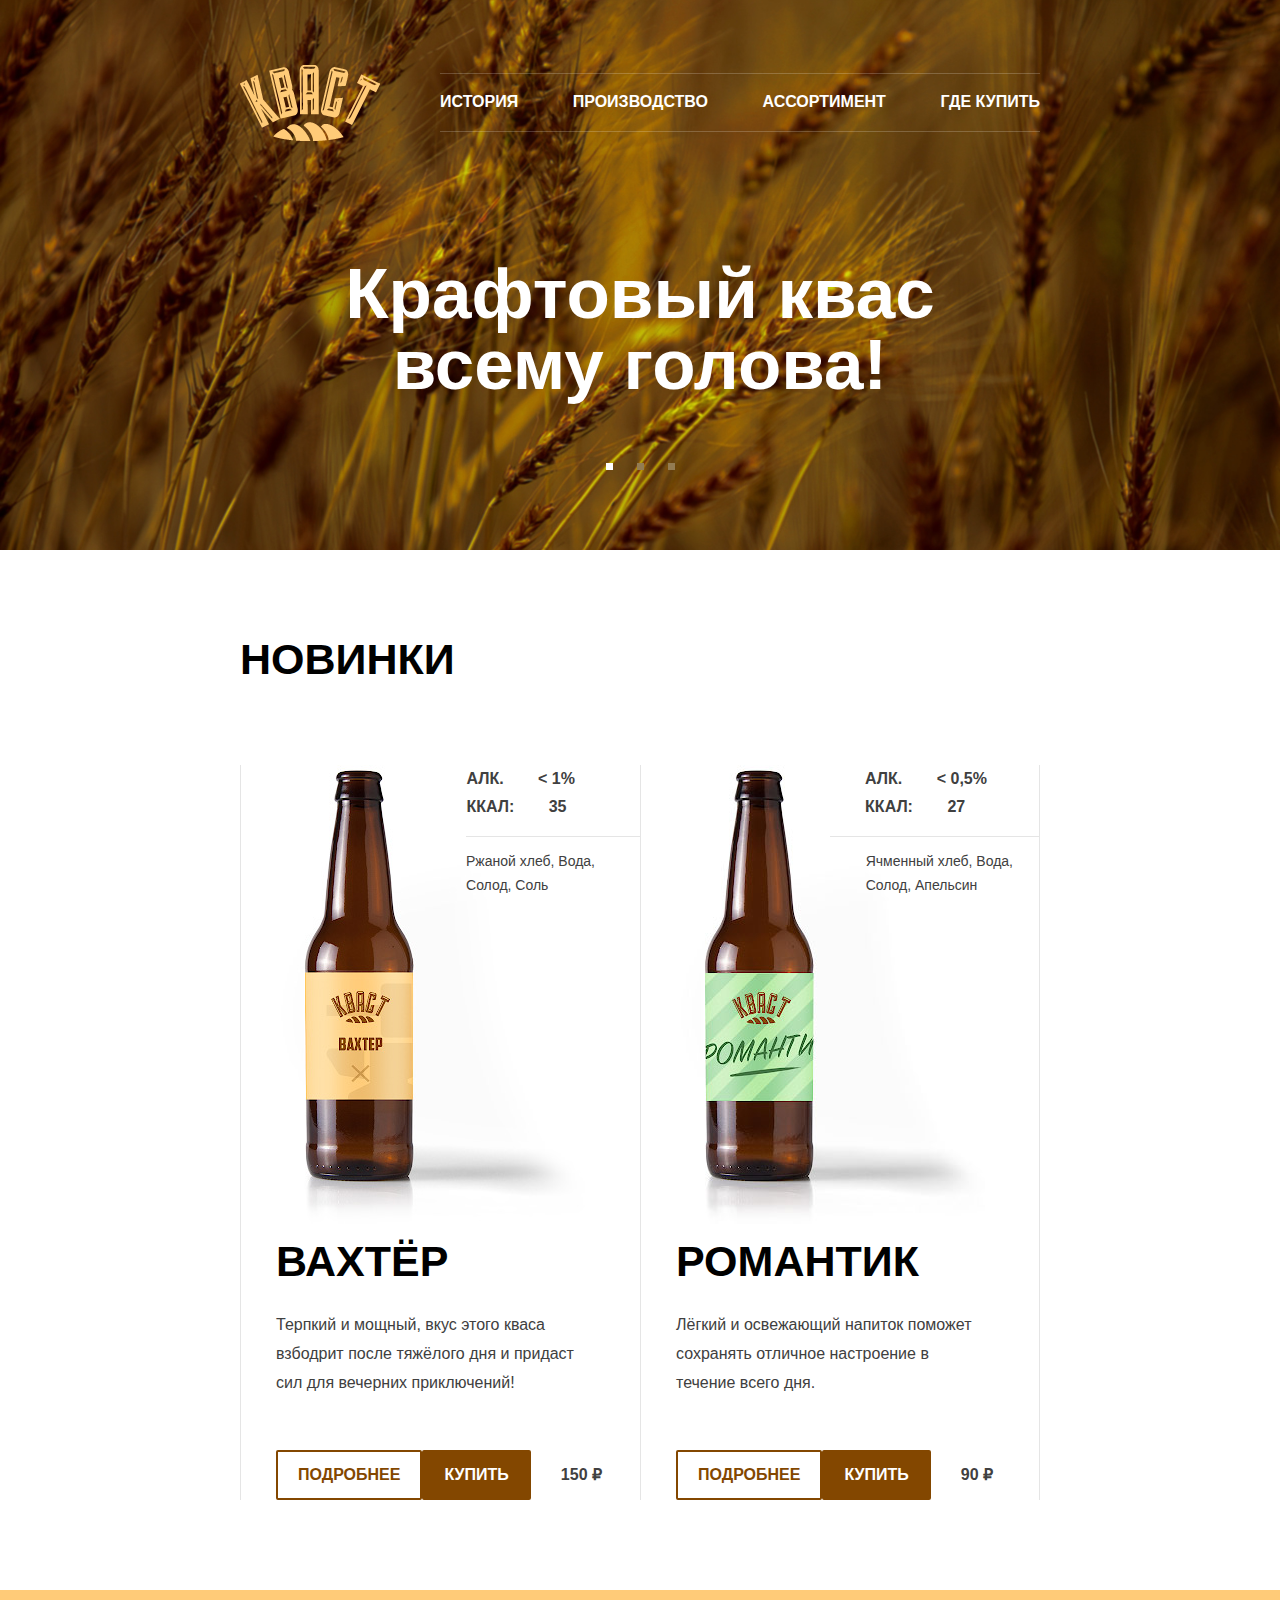
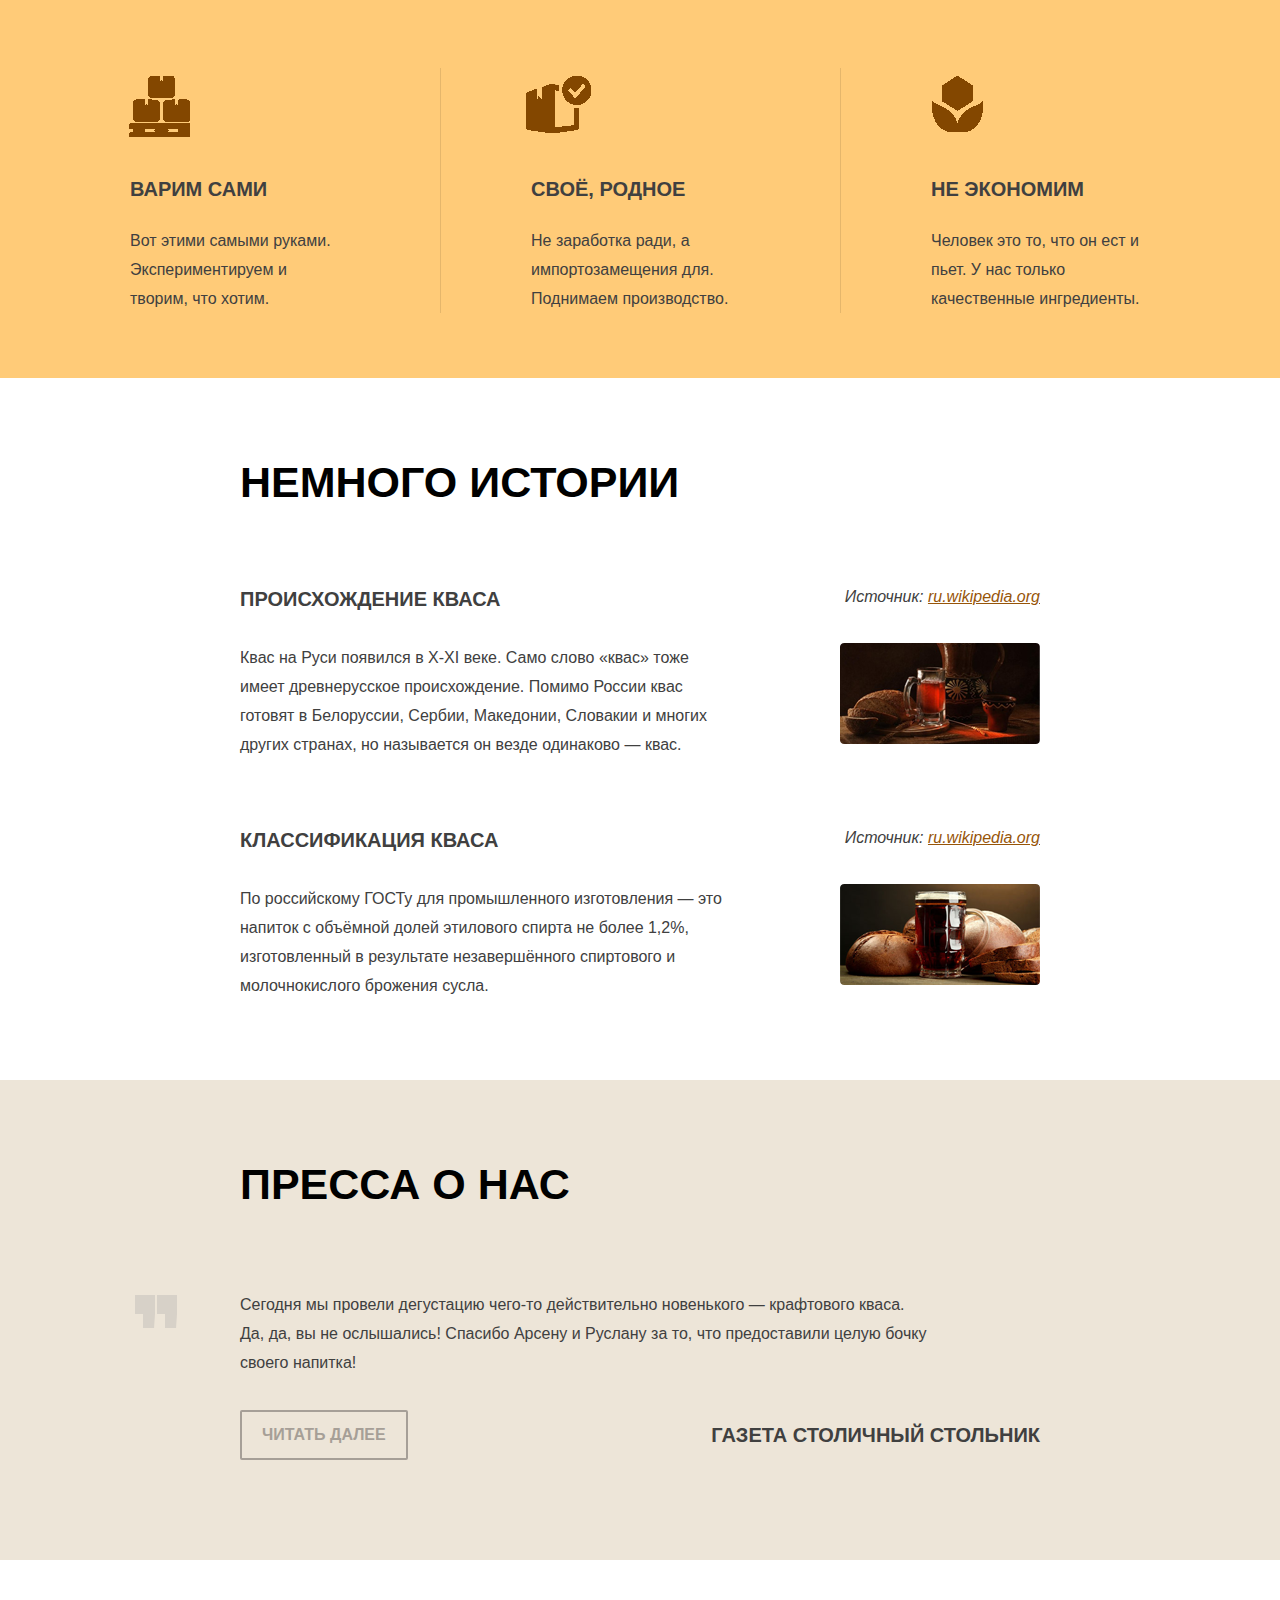
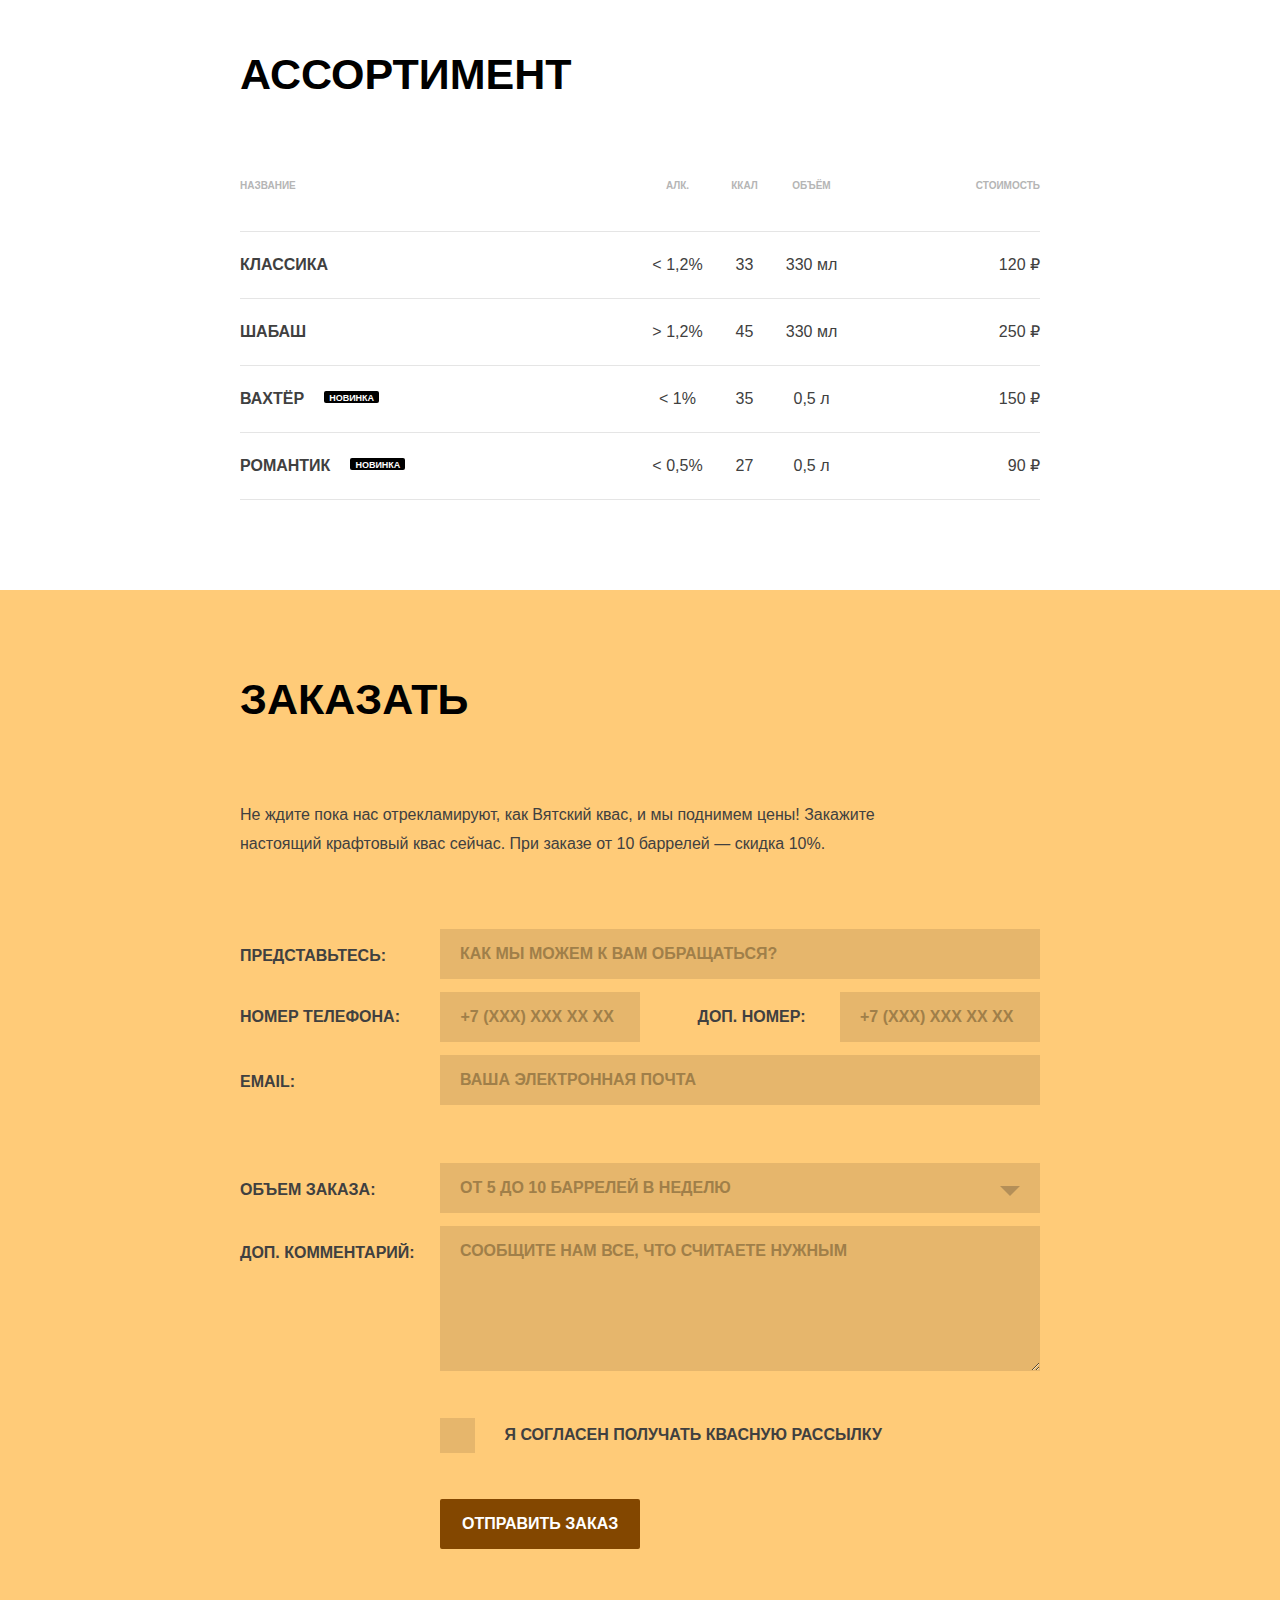
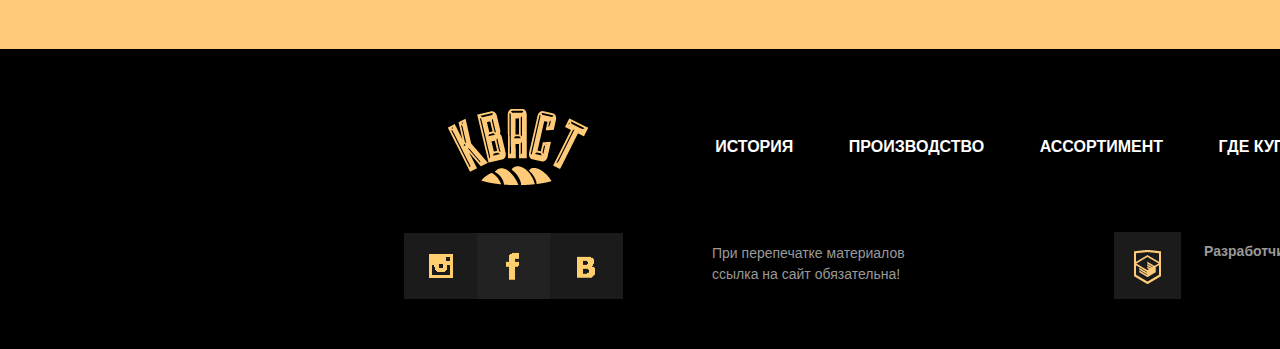
==== commit 7e7c5588: "Change footer" ====
--- a/index.1.html
+++ b/index.1.html
@@ -8,23 +8,23 @@
   </head>
   <body>
 	<div class="page-header">
-				<div class="header-logo">
-					<img src="img/logo.png" width="" height="">
-				</div>
-				<ul class="main-nav">
-					<li><a href="#">История</a></li>
-					<li><a href="#">Производство</a></li>
-					<li><a href="#">Ассортимент</a></li>
-					<li><a href="#">Где купить</a></li>
-				</ul>
-			<div class="promo">
-				<span>Крафтовый квас</span><span>всему голова!</span>
-			</div>
-			<ul class="nav">
-				<li><button>1</button></li>
-				<li><button>2</button></li>
-				<li><button>3</button></li>
-			</ul>
+		<div class="header-logo">
+			<img src="img/logo.png">
+		</div>
+		<ul class="main-nav">
+			<li><a href="#">История</a></li>
+			<li><a href="#">Производство</a></li>
+			<li><a href="#">Ассортимент</a></li>
+			<li><a href="#">Где купить</a></li>
+		</ul>
+		<div class="promo">
+			<span>Крафтовый квас</span><span>всему голова!</span>
+		</div>
+		<ul class="nav">
+			<li><button>1</button></li>
+			<li><button>2</button></li>
+			<li><button>3</button></li>
+		</ul>
 	</div>
 
 	<div class="news">
@@ -60,16 +60,16 @@
 	<div class="benefits">
 		<ul>
 			<li class="benefits-item byitself">
-					<h3 class="benefits-title">Варим сами</h3>
-					<p>Вот этими самыми руками. Экспериментируем и<br> творим, что хотим.</p>
+				<h3 class="benefits-title">Варим сами</h3>
+				<p>Вот этими самыми руками. Экспериментируем и<br> творим, что хотим.</p>
 			</li>
 			<li class="benefits-item native">
-					<h3 class="benefits-title">Своё, родное</h3>
-					<p>Не заработка ради, а импортозамещения для.<br> Поднимаем производство.</p>
+				<h3 class="benefits-title">Своё, родное</h3>
+				<p>Не заработка ради, а импортозамещения для.<br> Поднимаем производство.</p>
 			</li>
 			<li class="benefits-item econom">
-					<h3 class="benefits-title">Не экономим</h3>
-					<p>Человек это то, что он ест и<br> пьет. У нас только<br> качественные ингредиенты.</p>
+				<h3 class="benefits-title">Не экономим</h3>
+				<p>Человек это то, что он ест и<br> пьет. У нас только<br> качественные ингредиенты.</p>
 			</li>
 		</ul>
 	</div>
@@ -112,17 +112,17 @@
 	<div class="about-us">
 			<h2 class="section-title">Пресса о нас</h2>
 			<div class="quote">
-					<svg class="left">
-						<polygon points="0,19 0,0 20,0 20,19 19,33 8,33 8,19" rx="9" fill="rgba(165, 162, 162, 0.3)"/>
-					</svg>
-					<svg class="right">
-						<polygon points="0,19 0,0 20,0 20,19 19,33 8,33 8,19" fill="rgba(165, 162, 162, 0.3)"/>
-					</svg>
-					<p>Сегодня мы провели дегустацию чего-то действительно новенького — крафтового кваса.<br> Да, да, вы не ослышались! Спасибо Арсену и Руслану за то, что предоставили целую бочку<br> своего напитка!</p>
+				<svg class="left">
+					<polygon points="0,19 0,0 20,0 20,19 19,33 8,33 8,19" rx="9" fill="rgba(165, 162, 162, 0.3)"/>
+				</svg>
+				<svg class="right">
+					<polygon points="0,19 0,0 20,0 20,19 19,33 8,33 8,19" fill="rgba(165, 162, 162, 0.3)"/>
+				</svg>
+				<p>Сегодня мы провели дегустацию чего-то действительно новенького — крафтового кваса.<br> Да, да, вы не ослышались! Спасибо Арсену и Руслану за то, что предоставили целую бочку<br> своего напитка!</p>
 			</div>
 			<div class="readmore">
-					<a class="btn btn-read" href="#">Читать далее</a>
-					<span>Газета столичный Стольник</span>
+				<a class="btn btn-read" href="#">Читать далее</a>
+				<span>Газета столичный Стольник</span>
 			</div>
 	</div>
 	
@@ -223,13 +223,12 @@
 	</div>
 
 		<div class="page-footer">
-			<div class="container">
-				<div class="footer-top clearfix">
+				<div class="footer-top">
 					<div class="footer-logo">
-						<img src="img/logo.png" width="" height="">
+						<img src="img/logo.png">
 					</div>
 
-					<ul class="main-nav clearfix">
+					<ul class="main-nav">
 						<li><a href="#">История</a></li>
 						<li><a href="#">Производство</a></li>
 						<li><a href="#">Ассортимент</a></li>
@@ -237,7 +236,7 @@
 					</ul>
 				</div>
 				
-				<div class="footer-bottom clearfix">
+				<div class="footer-bottom">
 					<div class="footer-social">
 						<a class="social-btn social-btn-in" href="https://instagram.com/htmlacademy">Инстаграм</a>
 						<a class="social-btn social-btn-fb" href="https://facebook.com/htmlacademy">Фейсбук</a>
@@ -250,7 +249,6 @@
 						<b>Разработчик:</b> <a href="https://htmlacademy.ru">HTML Academy</a>
 					</div>
 				</div>
-			</div>
 		</div>
 	</body>
 </html>
--- a/grid.css
+++ b/grid.css
@@ -28,8 +28,6 @@
 a.btn {
   padding: 14px 20px;
   font-weight: bold;
-  vertical-align: middle;
-  text-align: center;
   text-transform: uppercase;
   text-decoration: none;
   border: 2px solid;
@@ -695,3 +693,104 @@
 .order-form-submit {
   padding-left: 200px;
 }
+
+/* page-footer */
+.page-footer {
+  display: grid;
+  grid-template-rows: 76px 114px;
+  padding-top: 60px;
+  padding-bottom: 50px;
+}
+
+.footer-top {
+  grid-row: 1;
+  display: grid;
+  grid-template-columns: 1fr 267px 603px 1.16fr;
+  align-items: center;
+}
+
+.footer-logo {
+  grid-column: 2;
+  display: flex;
+}
+
+.page-footer ul.main-nav {
+  grid-column: 3;
+  border-top: none;
+  border-bottom: none;
+}
+
+.footer-bottom {
+  grid-row: 2;
+  display: grid;
+  grid-template-columns: 404px 308px 492px 208px 426px;
+}
+
+.footer-social {
+  grid-column: 2;
+  display: flex;
+  align-items: flex-end;
+}
+
+.social-btn {
+  width: 73px;
+  padding: 24px 0;
+  vertical-align: middle;
+  text-indent: -9999px;
+  background-image: url("img/sprite.png");
+  background-repeat: no-repeat;
+}
+
+.social-btn-in {
+  background-position: 20px -355px;
+  background-color: #1b1b1b;
+}
+
+.social-btn-fb {
+  background-position: 24px -294px;
+  background-color: #222222;
+}
+
+.social-btn-vk {
+  background-position: 22px -234px;
+  background-color: #1b1b1b;
+}
+
+.footer-bottom p.reference-needed {
+  grid-column: 3;
+  display: flex;
+  align-items: flex-end;
+  line-height: 21px;
+  padding-bottom: 14px;
+  font-size: 14px;
+  color: #999999;
+}
+
+.page-footer .footer-bottom .footer-copyright {
+  grid-column: 4;
+  display: flex;
+  align-items: flex-end;
+  position: relative;
+}
+
+.footer-copyright::before {
+  content: "";
+  position: absolute;
+  width: 67px;
+  height: 67px;
+  left: -90px;
+  background: url(img/htmlacademy.png) no-repeat;
+  background-position: 20px 18px;
+  background-color: #1b1b1b;
+}
+
+.footer-copyright a,
+.footer-copyright b {
+  font-weight: bold;
+  color: #999999;
+  font-size: 14px;
+  text-decoration: none;
+  padding-bottom: 40px;
+  padding-right: 5px;
+}
+
